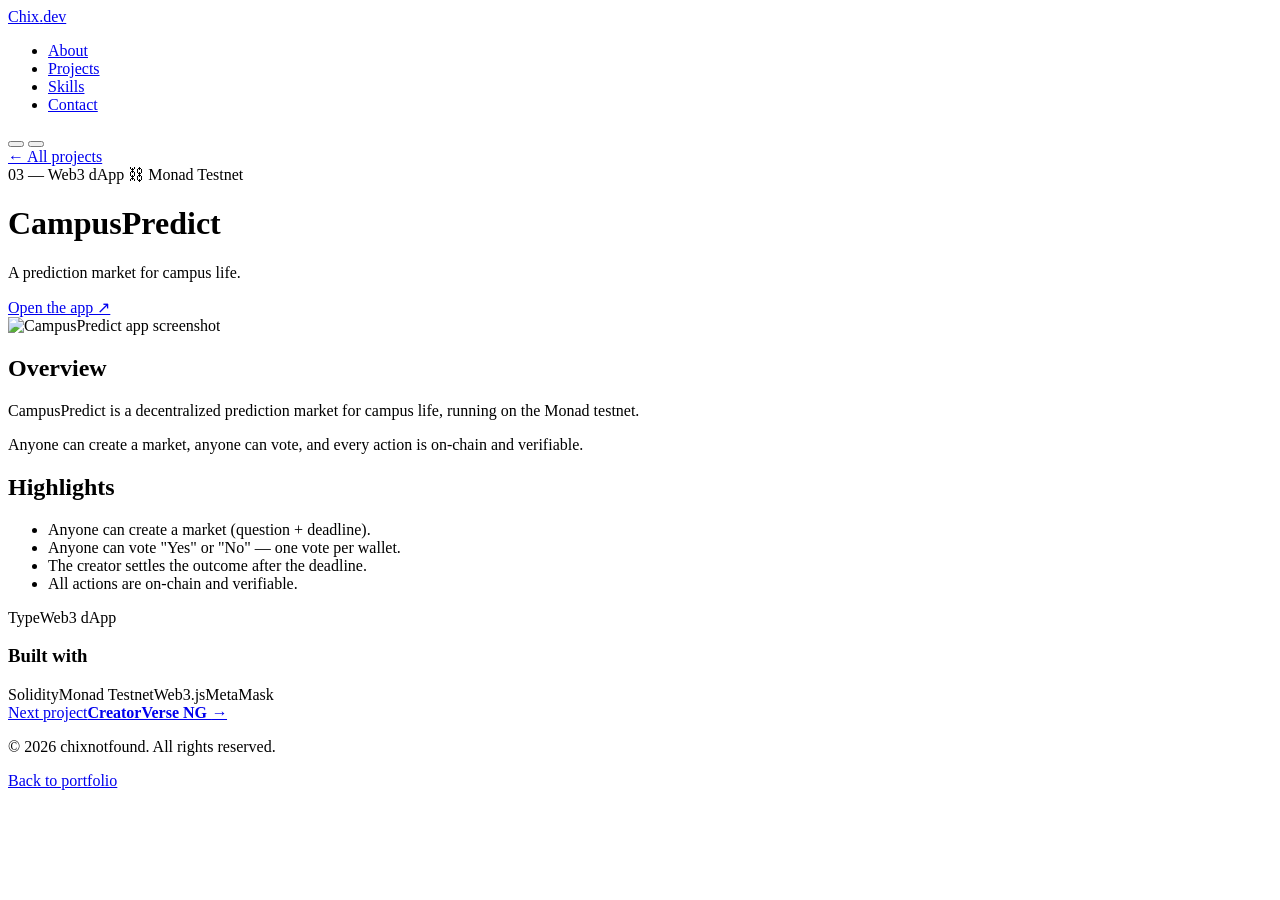
==== projects/campuspredict.html @ 6852a64c "Project files" ====
<!DOCTYPE html>
<html lang="en" data-theme="light">
<head>
    <meta charset="UTF-8" /><meta name="viewport" content="width=device-width, initial-scale=1.0" />
    <title>CampusPredict — Chix.dev</title>
    <meta name="description" content="A decentralized prediction market for campus life — built on Monad." />
    <meta property="og:title" content="CampusPredict — Chix.dev" /><meta property="og:description" content="A decentralized prediction market for campus life — built on Monad." />
    <meta property="og:image" content="https://www.chix-dev.name.ng/image/og.jpg" />
    <link rel="icon" href="/favicon.ico" sizes="any" /><link rel="apple-touch-icon" href="/apple-touch-icon.png" />
    <meta name="theme-color" content="#00A8B8" />
    <link rel="preconnect" href="https://fonts.googleapis.com" /><link rel="preconnect" href="https://fonts.gstatic.com" crossorigin />
    <link href="https://fonts.googleapis.com/css2?family=Syne:wght@400;600;700;800&family=DM+Mono:ital,wght@0,300;0,400;1,300&family=Lora:ital,wght@0,400;1,400&display=swap" rel="stylesheet" />
    <script>try{var t=localStorage.getItem("theme")||(matchMedia("(prefers-color-scheme:dark)").matches?"dark":"light");document.documentElement.dataset.theme=t}catch(e){}</script>
    <link rel="stylesheet" href="../assets/site.css" />
</head>
<body class="detail" style="--c:#00A8B8">
    <div class="cursor" id="cursor"><div class="cursor-ring" id="cursorRing"></div><div class="cursor-dot" id="cursorDot"></div></div>
    <nav id="navbar" class="scrolled">
        <a href="../index.html" class="nav-logo">Chix<span>.</span>dev</a>
        <div class="nav-inner">
            <ul class="nav-links">
                <li><a href="../index.html#about">About</a></li><li><a href="../index.html#projects">Projects</a></li>
                <li><a href="../index.html#skills">Skills</a></li><li><a href="../index.html#contact">Contact</a></li>
            </ul>
            <button class="nav-burger" id="navBurger" aria-label="Toggle menu" aria-expanded="false"><span></span></button>
            <button class="theme-toggle" id="themeToggle" aria-label="Toggle dark mode"><span class="theme-toggle-thumb"></span></button>
        </div>
    </nav>
    <header class="d-hero">
        <a class="d-back" href="../index.html#projects">← All projects</a>
        <div class="d-meta">03 — Web3 dApp <span class="chain-badge">⛓ Monad Testnet</span></div>
        <h1 class="d-title">CampusPredict</h1>
        <p class="d-tag">A prediction market for campus life.</p>
        <div class="d-actions"><a class="d-cta" href="https://campuspredict.netlify.app" target="_blank" rel="noopener">Open the app ↗</a></div>
    </header>
    <main class="d-main">
        <div class="d-visual reveal-scale"><div class="img-visual"><img src="../image/campuspredict.png" alt="CampusPredict app screenshot" loading="lazy"></div></div>
        <div class="d-grid">
            <div><section class="d-sec"><h2 class="d-h">Overview</h2><p class="about-text">CampusPredict is a decentralized prediction market for campus life, running on the Monad testnet.</p><p class="about-text">Anyone can create a market, anyone can vote, and every action is on-chain and verifiable.</p></section><section class="d-sec"><h2 class="d-h">Highlights</h2><ul class="project-features d-feats"><li>Anyone can create a market (question + deadline).</li><li>Anyone can vote "Yes" or "No" — one vote per wallet.</li><li>The creator settles the outcome after the deadline.</li><li>All actions are on-chain and verifiable.</li></ul></section></div>
            <aside class="d-side"><div class="meta-row"><span class="meta-key">Type</span><span class="meta-val">Web3 dApp</span></div>
                <h3 class="d-h small">Built with</h3><div class="pcard-tags d-stack"><span>Solidity</span><span>Monad Testnet</span><span>Web3.js</span><span>MetaMask</span></div></aside>
        </div>
    </main>
    <a class="d-next" href="creatorverse.html" style="--n:#0066FF"><span>Next project</span><strong>CreatorVerse NG <i>→</i></strong></a>
    <footer><p>© 2026 chixnotfound. All rights reserved.</p><p><a href="../index.html">Back to portfolio</a></p></footer>
    <script src="../assets/site.js" defer></script>
</body>
</html>
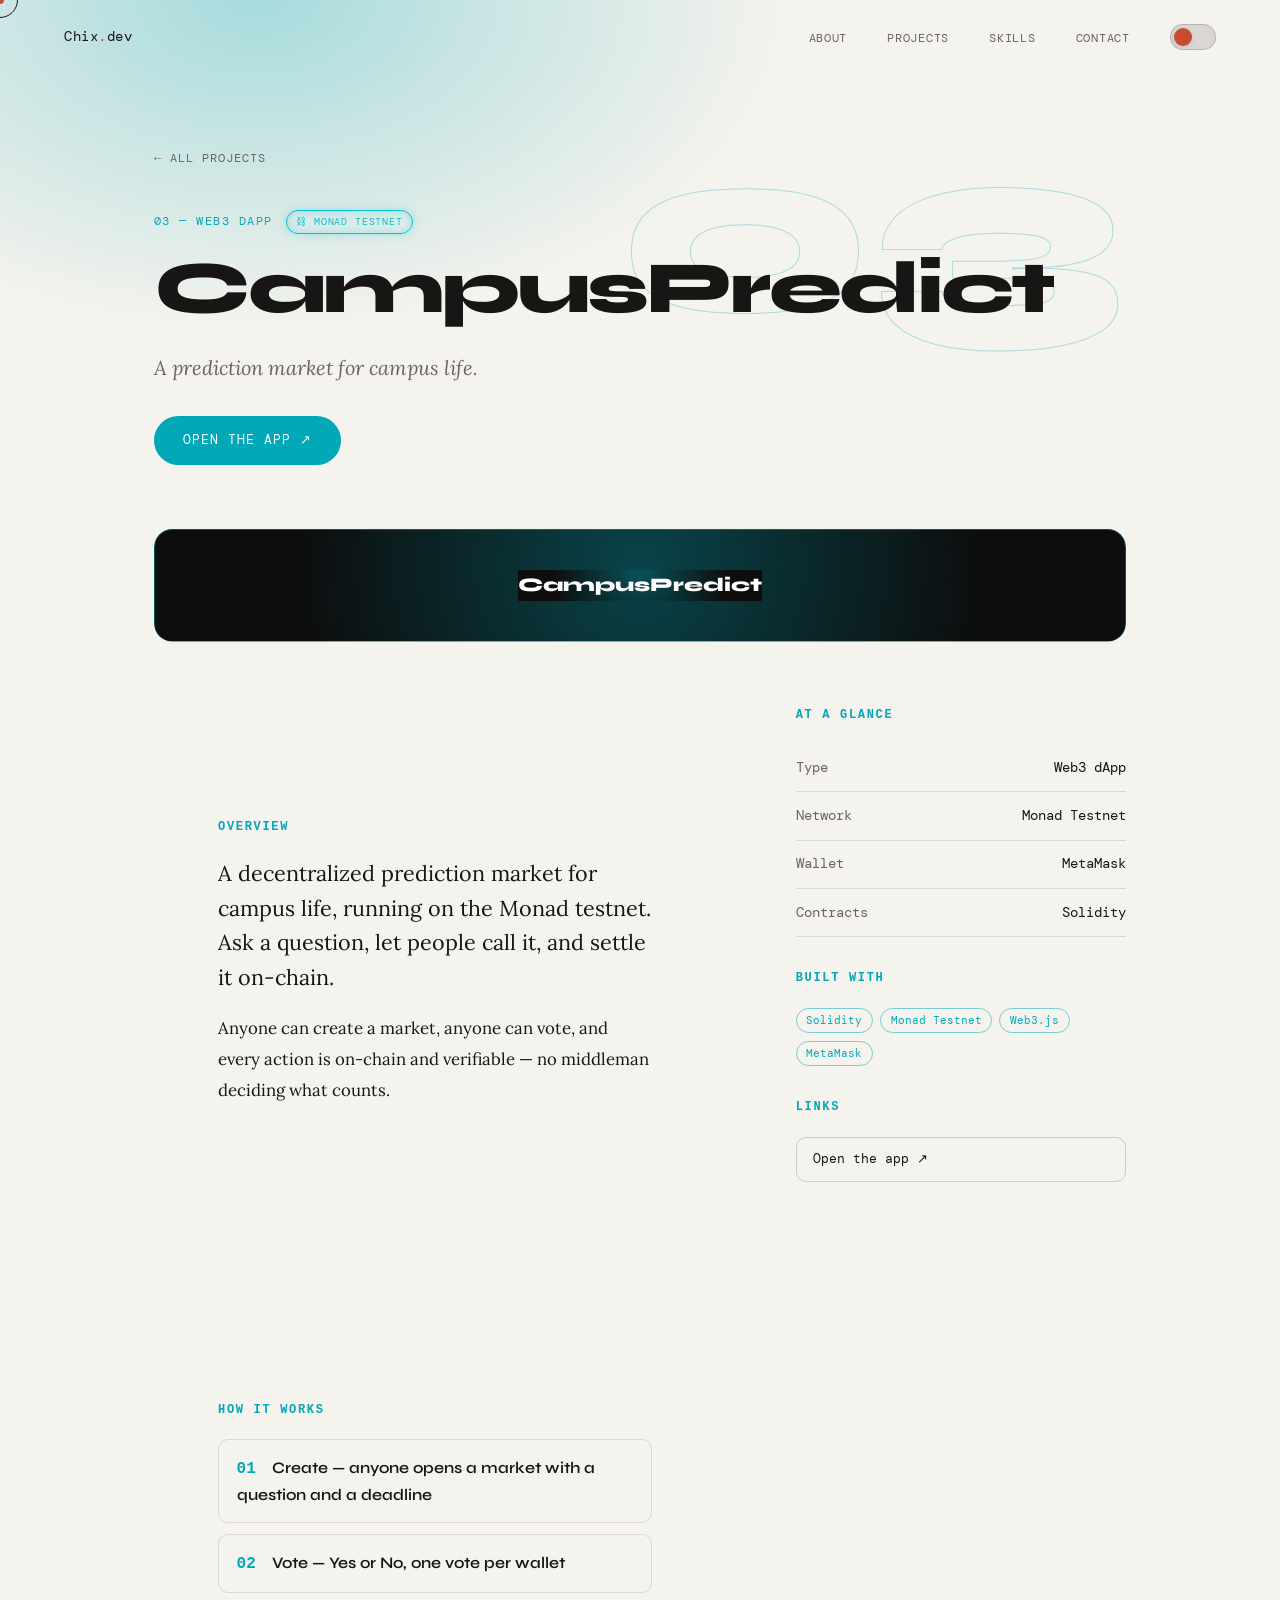
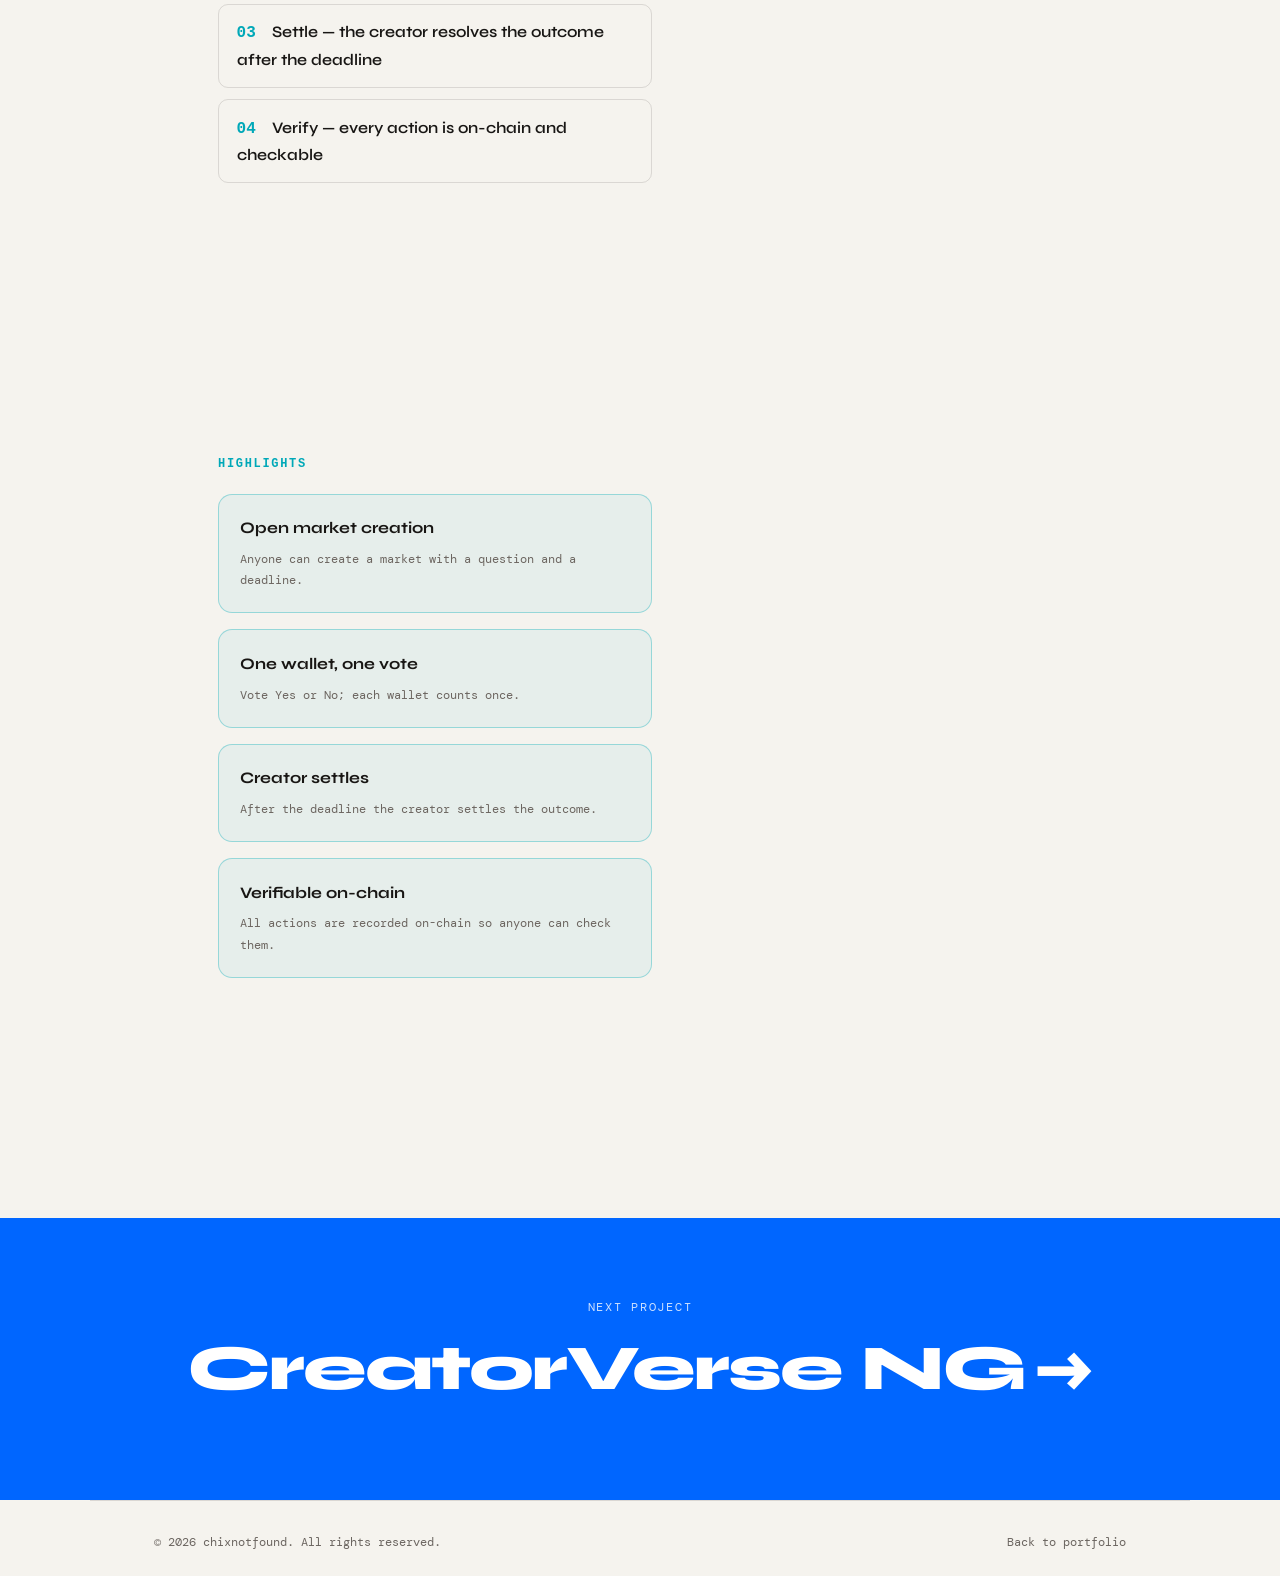
==== commit 8410fac5: ".." ====
--- a/projects/campuspredict.html
+++ b/projects/campuspredict.html
@@ -12,8 +12,10 @@
     <link href="https://fonts.googleapis.com/css2?family=Syne:wght@400;600;700;800&family=DM+Mono:ital,wght@0,300;0,400;1,300&family=Lora:ital,wght@0,400;1,400&display=swap" rel="stylesheet" />
     <script>try{var t=localStorage.getItem("theme")||(matchMedia("(prefers-color-scheme:dark)").matches?"dark":"light");document.documentElement.dataset.theme=t}catch(e){}</script>
     <link rel="stylesheet" href="../assets/site.css" />
+    <noscript><style>[data-in]{opacity:1!important;transform:none!important;clip-path:none!important}</style></noscript>
 </head>
 <body class="detail" style="--c:#00A8B8">
+    <div class="pt-cover" aria-hidden="true"><span>CampusPredict</span></div>
     <div class="cursor" id="cursor"><div class="cursor-ring" id="cursorRing"></div><div class="cursor-dot" id="cursorDot"></div></div>
     <nav id="navbar" class="scrolled">
         <a href="../index.html" class="nav-logo">Chix<span>.</span>dev</a>
@@ -28,17 +30,19 @@
     </nav>
     <header class="d-hero">
         <a class="d-back" href="../index.html#projects">← All projects</a>
+        <div class="d-ghost" aria-hidden="true">03</div>
         <div class="d-meta">03 — Web3 dApp <span class="chain-badge">⛓ Monad Testnet</span></div>
-        <h1 class="d-title">CampusPredict</h1>
+        <h1 class="d-title" aria-label="CampusPredict"><span class="w"><span class="ch" style="--i:1">C</span><span class="ch" style="--i:2">a</span><span class="ch" style="--i:3">m</span><span class="ch" style="--i:4">p</span><span class="ch" style="--i:5">u</span><span class="ch" style="--i:6">s</span><span class="ch" style="--i:7">P</span><span class="ch" style="--i:8">r</span><span class="ch" style="--i:9">e</span><span class="ch" style="--i:10">d</span><span class="ch" style="--i:11">i</span><span class="ch" style="--i:12">c</span><span class="ch" style="--i:13">t</span></span></h1>
         <p class="d-tag">A prediction market for campus life.</p>
         <div class="d-actions"><a class="d-cta" href="https://campuspredict.netlify.app" target="_blank" rel="noopener">Open the app ↗</a></div>
     </header>
     <main class="d-main">
-        <div class="d-visual reveal-scale"><div class="img-visual"><img src="../image/campuspredict.png" alt="CampusPredict app screenshot" loading="lazy"></div></div>
+        <div class="d-visual portrait" data-in><div class="img-visual" data-label="CampusPredict"><img src="../image/campuspredict.png" alt="CampusPredict app screenshot" loading="lazy" onerror="this.remove()"></div></div>
         <div class="d-grid">
-            <div><section class="d-sec"><h2 class="d-h">Overview</h2><p class="about-text">CampusPredict is a decentralized prediction market for campus life, running on the Monad testnet.</p><p class="about-text">Anyone can create a market, anyone can vote, and every action is on-chain and verifiable.</p></section><section class="d-sec"><h2 class="d-h">Highlights</h2><ul class="project-features d-feats"><li>Anyone can create a market (question + deadline).</li><li>Anyone can vote "Yes" or "No" — one vote per wallet.</li><li>The creator settles the outcome after the deadline.</li><li>All actions are on-chain and verifiable.</li></ul></section></div>
-            <aside class="d-side"><div class="meta-row"><span class="meta-key">Type</span><span class="meta-val">Web3 dApp</span></div>
-                <h3 class="d-h small">Built with</h3><div class="pcard-tags d-stack"><span>Solidity</span><span>Monad Testnet</span><span>Web3.js</span><span>MetaMask</span></div></aside>
+            <div><section class="d-sec" data-in style="--d:0s"><h2 class="d-h">Overview</h2><p class="d-lead">A decentralized prediction market for campus life, running on the Monad testnet. Ask a question, let people call it, and settle it on-chain.</p><p class="about-text">Anyone can create a market, anyone can vote, and every action is on-chain and verifiable — no middleman deciding what counts.</p></section><section class="d-sec" data-in style="--d:0s"><h2 class="d-h">How it works</h2><ol class="d-steps"><li>Create — anyone opens a market with a question and a deadline</li><li>Vote — Yes or No, one vote per wallet</li><li>Settle — the creator resolves the outcome after the deadline</li><li>Verify — every action is on-chain and checkable</li></ol></section><section class="d-sec" data-in style="--d:0s"><h2 class="d-h">Highlights</h2><div class="d-feat-grid"><div class="d-card"><h4>Open market creation</h4><p>Anyone can create a market with a question and a deadline.</p></div><div class="d-card"><h4>One wallet, one vote</h4><p>Vote Yes or No; each wallet counts once.</p></div><div class="d-card"><h4>Creator settles</h4><p>After the deadline the creator settles the outcome.</p></div><div class="d-card"><h4>Verifiable on-chain</h4><p>All actions are recorded on-chain so anyone can check them.</p></div></div></section></div>
+            <aside class="d-side" data-in style="--d:.15s"><h3 class="d-h small" style="margin-top:0">At a glance</h3><div class="meta-row"><span class="meta-key">Type</span><span class="meta-val">Web3 dApp</span></div><div class="meta-row"><span class="meta-key">Network</span><span class="meta-val">Monad Testnet</span></div><div class="meta-row"><span class="meta-key">Wallet</span><span class="meta-val">MetaMask</span></div><div class="meta-row"><span class="meta-key">Contracts</span><span class="meta-val">Solidity</span></div>
+                <h3 class="d-h small">Built with</h3><div class="pcard-tags d-stack"><span>Solidity</span><span>Monad Testnet</span><span>Web3.js</span><span>MetaMask</span></div>
+                <h3 class="d-h small">Links</h3><div class="d-links"><a href="https://campuspredict.netlify.app" target="_blank" rel="noopener">Open the app ↗</a></div></aside>
         </div>
     </main>
     <a class="d-next" href="creatorverse.html" style="--n:#0066FF"><span>Next project</span><strong>CreatorVerse NG <i>→</i></strong></a>
--- a/assets/site.css
+++ b/assets/site.css
@@ -0,0 +1,1362 @@
+
+        *,
+        *::before,
+        *::after {
+            box-sizing: border-box;
+            margin: 0;
+            padding: 0;
+        }
+
+        :root {
+            --bg: #F5F3EE;
+            --bg-secondary: #edeae3;
+            --ink: #181614;
+            --mid: #6B6560;
+            --accent: #C84B31;
+            --accent-glow: rgba(200, 75, 49, 0.25);
+            --line: rgba(24, 22, 20, 0.12);
+            --line-strong: rgba(24, 22, 20, 0.18);
+            --hero-bg-number: rgba(24, 22, 20, 0.035);
+            --skill-dot: #181614;
+            --skill-dot-dim: #6B6560;
+            --tag-border: rgba(24, 22, 20, 0.12);
+            --tag-color: #6B6560;
+            --input-border: rgba(24, 22, 20, 0.12);
+            --neon: #00c2d1;
+            --neon-2: #ff2ec4;
+            --neon-glow: rgba(0, 194, 209, 0.3);
+            --neon-glow-2: rgba(255, 46, 196, 0.28);
+            --mono: 'DM Mono', monospace;
+            --sans: 'Syne', sans-serif;
+            --serif: 'Lora', serif;
+            --transition-theme: 0.35s ease;
+        }
+
+        [data-theme="dark"] {
+            --bg: #121110;
+            --bg-secondary: #1a1816;
+            --ink: #e8e4dd;
+            --mid: #9e9890;
+            --accent: #e86741;
+            --accent-glow: rgba(232, 103, 65, 0.3);
+            --line: rgba(232, 228, 221, 0.1);
+            --line-strong: rgba(232, 228, 221, 0.16);
+            --hero-bg-number: rgba(232, 228, 221, 0.025);
+            --skill-dot: #e8e4dd;
+            --skill-dot-dim: #9e9890;
+            --tag-border: rgba(232, 228, 221, 0.16);
+            --tag-color: #9e9890;
+            --input-border: rgba(232, 228, 221, 0.14);
+            --neon: #2be9ff;
+            --neon-2: #ff59d6;
+            --neon-glow: rgba(43, 233, 255, 0.4);
+            --neon-glow-2: rgba(255, 89, 214, 0.32);
+        }
+
+        html {
+            scroll-behavior: smooth;
+        }
+
+        body {
+            background: var(--bg);
+            color: var(--ink);
+            font-family: var(--sans);
+            font-size: 16px;
+            line-height: 1.6;
+            -webkit-font-smoothing: antialiased;
+            cursor: none;
+            transition: background-color var(--transition-theme), color var(--transition-theme);
+            position: relative;
+            overflow-x: hidden;
+        }
+
+        /* ── Grain overlay (dark mode only) ── */
+        body::after {
+            content: '';
+            position: fixed;
+            inset: 0;
+            z-index: 9998;
+            pointer-events: none;
+            opacity: 0;
+            transition: opacity var(--transition-theme);
+            background-image: url("data:image/svg+xml,%3Csvg viewBox='0 0 256 256' xmlns='http://www.w3.org/2000/svg'%3E%3Cfilter id='noise'%3E%3CfeTurbulence type='fractalNoise' baseFrequency='0.9' numOctaves='4' stitchTiles='stitch'/%3E%3C/filter%3E%3Crect width='100%25' height='100%25' filter='url(%23noise)' opacity='0.04'/%3E%3C/svg%3E");
+            background-repeat: repeat;
+            background-size: 180px 180px;
+        }
+        [data-theme="dark"] body::after {
+            opacity: 1;
+        }
+
+        /* ── Neon top hairline ── */
+        body::before {
+            content: '';
+            position: fixed;
+            top: 0;
+            left: 0;
+            right: 0;
+            height: 2px;
+            z-index: 9997;
+            pointer-events: none;
+            background: linear-gradient(90deg, var(--accent), var(--neon) 45%, var(--neon-2) 85%);
+            opacity: 0.55;
+            box-shadow: 0 0 16px var(--neon-glow), 0 0 24px var(--neon-glow-2);
+            transition: opacity var(--transition-theme), box-shadow var(--transition-theme);
+        }
+        [data-theme="dark"] body::before {
+            opacity: 0.85;
+        }
+
+        /* ── Custom cursor ── */
+        .cursor {
+            position: fixed;
+            top: 0;
+            left: 0;
+            z-index: 9999;
+            pointer-events: none;
+        }
+        .cursor-dot {
+            width: 8px;
+            height: 8px;
+            background: var(--accent);
+            border-radius: 50%;
+            transform: translate(-50%, -50%);
+            transition: transform 0.1s, background-color var(--transition-theme);
+        }
+        .cursor-ring {
+            width: 36px;
+            height: 36px;
+            border: 1.5px solid var(--ink);
+            border-radius: 50%;
+            transform: translate(-50%, -50%);
+            transition: transform 0.18s ease, width 0.25s ease, height 0.25s ease, border-color 0.25s ease;
+            position: absolute;
+            top: 0;
+            left: 0;
+        }
+        body:has(a:hover) .cursor-ring,
+        body:has(button:hover) .cursor-ring {
+            width: 56px;
+            height: 56px;
+            border-color: var(--accent);
+        }
+        body:has(.project-card:hover) .cursor-ring {
+            width: 64px;
+            height: 64px;
+            border-color: var(--accent);
+            mix-blend-mode: difference;
+        }
+
+        /* ── Nav ── */
+        nav {
+            position: fixed;
+            top: 0;
+            left: 0;
+            right: 0;
+            z-index: 100;
+            display: flex;
+            align-items: center;
+            justify-content: space-between;
+            padding: 1.5rem 4rem;
+            background: transparent;
+            border-bottom: 1px solid transparent;
+            animation: fadeDown 0.8s ease both;
+            transition: background-color 0.4s ease, border-bottom-color 0.4s ease, backdrop-filter 0.4s ease;
+        }
+        nav.scrolled {
+            background: var(--bg);
+            border-bottom: 1px solid var(--line);
+            backdrop-filter: blur(18px);
+            -webkit-backdrop-filter: blur(18px);
+        }
+        [data-theme="dark"] nav.scrolled {
+            background: rgba(18, 17, 16, 0.82);
+        }
+        .nav-inner {
+            display: flex;
+            align-items: center;
+            gap: 2.5rem;
+        }
+        .nav-logo {
+            font-family: var(--mono);
+            font-size: 0.85rem;
+            letter-spacing: 0.04em;
+            color: var(--ink);
+            text-decoration: none;
+            transition: color var(--transition-theme);
+        }
+        .nav-logo span {
+            color: var(--accent);
+            transition: color var(--transition-theme);
+        }
+        .nav-links {
+            display: flex;
+            gap: 2.5rem;
+            list-style: none;
+        }
+        .nav-links a {
+            font-family: var(--mono);
+            font-size: 0.78rem;
+            letter-spacing: 0.06em;
+            text-transform: uppercase;
+            color: var(--mid);
+            text-decoration: none;
+            transition: color 0.2s;
+        }
+        .nav-links a:hover {
+            color: var(--ink);
+        }
+
+        /* ── Theme toggle ── */
+        .theme-toggle {
+            position: relative;
+            width: 46px;
+            height: 26px;
+            background: var(--line);
+            border: 1.5px solid var(--line-strong);
+            border-radius: 30px;
+            cursor: none;
+            transition: background var(--transition-theme), border-color var(--transition-theme);
+            flex-shrink: 0;
+            outline: none;
+            -webkit-tap-highlight-color: transparent;
+        }
+        .theme-toggle:hover {
+            border-color: var(--accent);
+        }
+        .theme-toggle-thumb {
+            position: absolute;
+            top: 3px;
+            left: 3px;
+            width: 18px;
+            height: 18px;
+            border-radius: 50%;
+            background: var(--accent);
+            transition: transform 0.35s cubic-bezier(0.34, 1.56, 0.64, 1), background var(--transition-theme);
+            box-shadow: 0 1px 4px rgba(0, 0, 0, 0.12);
+            display: flex;
+            align-items: center;
+            justify-content: center;
+        }
+        .theme-toggle-thumb::after {
+            content: '';
+            width: 6px;
+            height: 6px;
+            border-radius: 50%;
+            background: #fff;
+            transition: transform 0.35s cubic-bezier(0.34, 1.56, 0.64, 1), opacity 0.25s ease;
+            opacity: 0;
+            transform: scale(0);
+        }
+        [data-theme="dark"] .theme-toggle-thumb {
+            transform: translateX(20px);
+            background: #f0c040;
+        }
+        [data-theme="dark"] .theme-toggle-thumb::after {
+            opacity: 1;
+            transform: scale(1);
+        }
+        [data-theme="dark"] .theme-toggle {
+            background: rgba(232, 228, 221, 0.15);
+            border-color: rgba(232, 228, 221, 0.22);
+        }
+
+        /* ── Sections ── */
+        section {
+            padding: 7rem 4rem;
+            max-width: 1100px;
+            margin: 0 auto;
+        }
+
+        /* ── Hero ── */
+        #hero {
+            min-height: 100vh;
+            display: flex;
+            flex-direction: column;
+            justify-content: center;
+            padding-top: 8rem;
+            position: relative;
+            overflow: hidden;
+        }
+        .hero-label {
+            font-family: var(--mono);
+            font-size: 0.78rem;
+            letter-spacing: 0.14em;
+            text-transform: uppercase;
+            color: var(--accent);
+            margin-bottom: 2rem;
+            animation: fadeUp 0.9s 0.2s ease both;
+            transition: color var(--transition-theme);
+            display: inline-flex;
+            align-items: center;
+            gap: 0.5rem;
+        }
+        .hero-label::after {
+            content: '';
+            display: inline-block;
+            width: 7px;
+            height: 14px;
+            background: var(--accent);
+            animation: labelBlink 1s step-end infinite;
+            border-radius: 1px;
+            transition: background var(--transition-theme);
+        }
+        .hero-name {
+            font-family: var(--sans);
+            font-size: clamp(3.5rem, 9vw, 8rem);
+            font-weight: 800;
+            line-height: 0.95;
+            letter-spacing: -0.03em;
+            animation: fadeUp 0.9s 0.35s ease both;
+            transition: color var(--transition-theme);
+        }
+        .hero-name em {
+            font-style: italic;
+            font-family: var(--serif);
+            font-weight: 400;
+            color: var(--accent);
+            transition: color var(--transition-theme);
+        }
+        [data-theme="dark"] .hero-name {
+            text-shadow: 0 0 60px var(--accent-glow), 0 0 120px rgba(232, 103, 65, 0.12);
+            animation: fadeUp 0.9s 0.35s ease both, heroGlow 4s ease-in-out 1.5s infinite;
+        }
+        .hero-tagline {
+            margin-top: 2.5rem;
+            max-width: 500px;
+            font-family: var(--mono);
+            font-size: 0.92rem;
+            color: var(--mid);
+            line-height: 1.8;
+            animation: fadeUp 0.9s 0.5s ease both;
+            transition: color var(--transition-theme);
+            position: relative;
+        }
+        .hero-cta {
+            margin-top: 3rem;
+            display: flex;
+            gap: 1.5rem;
+            align-items: center;
+            animation: fadeUp 0.9s 0.65s ease both;
+        }
+        .btn {
+            display: inline-flex;
+            align-items: center;
+            gap: 0.6rem;
+            font-family: var(--mono);
+            font-size: 0.8rem;
+            letter-spacing: 0.08em;
+            text-transform: uppercase;
+            text-decoration: none;
+            padding: 0.85rem 1.8rem;
+            border: 1.5px solid var(--ink);
+            color: var(--ink);
+            transition: background 0.22s, color 0.22s, border-color var(--transition-theme), box-shadow 0.22s;
+            position: relative;
+        }
+        .btn:hover {
+            background: var(--ink);
+            color: var(--bg);
+            box-shadow: 0 8px 30px rgba(0, 0, 0, 0.1);
+        }
+        .btn-ghost {
+            border-color: transparent;
+            padding-left: 0;
+        }
+        .btn-ghost:hover {
+            background: transparent;
+            color: var(--accent);
+            box-shadow: none;
+        }
+        .btn-pulse {
+            animation: btnPulse 3s ease-in-out 2s infinite;
+        }
+        .hero-scroll {
+            position: absolute;
+            right: 4rem;
+            bottom: 3rem;
+            display: flex;
+            flex-direction: column;
+            align-items: center;
+            gap: 0.6rem;
+            font-family: var(--mono);
+            font-size: 0.72rem;
+            letter-spacing: 0.1em;
+            text-transform: uppercase;
+            color: var(--mid);
+            writing-mode: vertical-rl;
+            animation: fadeUp 0.9s 1s ease both;
+            transition: color var(--transition-theme);
+        }
+        .hero-scroll::after {
+            content: '';
+            width: 1px;
+            height: 60px;
+            background: var(--mid);
+            animation: scrollLine 1.8s 1.2s ease-in-out infinite;
+            transition: background var(--transition-theme);
+        }
+        .hero-bg-number {
+            position: absolute;
+            right: -0.05em;
+            bottom: -0.2em;
+            font-family: var(--sans);
+            font-size: clamp(12rem, 30vw, 28rem);
+            font-weight: 800;
+            color: var(--hero-bg-number);
+            line-height: 1;
+            pointer-events: none;
+            user-select: none;
+            animation: floatNumber 7s ease-in-out infinite;
+            transition: color var(--transition-theme);
+        }
+
+        /* ── Divider ── */
+        .divider {
+            height: 1px;
+            background: var(--line);
+            max-width: 1100px;
+            margin: 0 auto;
+            transition: background var(--transition-theme);
+        }
+
+        /* ── About ── */
+        #about {
+            display: grid;
+            grid-template-columns: 1fr 1.6fr;
+            gap: 6rem;
+            align-items: start;
+        }
+        .about-label {
+            font-family: var(--mono);
+            font-size: 0.78rem;
+            letter-spacing: 0.14em;
+            text-transform: uppercase;
+            color: var(--accent);
+            margin-bottom: 1rem;
+            transition: color var(--transition-theme);
+        }
+        .about-heading {
+            font-family: var(--sans);
+            font-weight: 700;
+            font-size: 2rem;
+            line-height: 1.2;
+            letter-spacing: -0.02em;
+            transition: color var(--transition-theme);
+        }
+        .about-text {
+            font-family: var(--serif);
+            font-size: 1.05rem;
+            line-height: 1.85;
+            color: var(--ink);
+            margin-bottom: 1.4rem;
+            transition: color var(--transition-theme);
+        }
+        .about-meta {
+            display: flex;
+            flex-direction: column;
+            gap: 1rem;
+            margin-top: 2.5rem;
+        }
+        .meta-row {
+            display: flex;
+            gap: 1rem;
+            font-family: var(--mono);
+            font-size: 0.8rem;
+            transition: color var(--transition-theme);
+        }
+        .meta-key {
+            color: var(--mid);
+            min-width: 90px;
+            transition: color var(--transition-theme);
+        }
+        .meta-val {
+            color: var(--ink);
+            transition: color var(--transition-theme);
+        }
+        .about-sticky {
+            position: sticky;
+            top: 7rem;
+        }
+
+        /* ── Projects ── */
+        .section-header {
+            display: flex;
+            justify-content: space-between;
+            align-items: baseline;
+            margin-bottom: 4rem;
+            border-bottom: 1px solid var(--line);
+            padding-bottom: 1.5rem;
+            transition: border-color var(--transition-theme);
+        }
+        .section-heading {
+            font-family: var(--sans);
+            font-weight: 800;
+            font-size: 2.8rem;
+            letter-spacing: -0.03em;
+            transition: color var(--transition-theme);
+        }
+        .section-count {
+            font-family: var(--mono);
+            font-size: 0.78rem;
+            color: var(--mid);
+            letter-spacing: 0.1em;
+            transition: color var(--transition-theme);
+        }
+        .projects-grid {
+            display: grid;
+            grid-template-columns: 1fr 1fr;
+            gap: 2px;
+        }
+        .project-card {
+            position: relative;
+            padding: 2.5rem;
+            border: 1px solid var(--line);
+            background: var(--bg);
+            overflow: hidden;
+            transition: background 0.3s ease, transform 0.35s ease, box-shadow 0.35s ease, border-color var(--transition-theme);
+            cursor: none;
+        }
+        .project-card:hover {
+            border-color: var(--accent);
+            box-shadow: 0 0 0 1.5px var(--accent), 0 20px 50px rgba(0, 0, 0, 0.12);
+            transform: translateY(-6px);
+            z-index: 2;
+        }
+        [data-theme="dark"] .project-card:hover {
+            box-shadow: 0 0 0 1.5px var(--accent), 0 20px 50px rgba(0, 0, 0, 0.45);
+        }
+        .project-card:hover .project-link {
+            opacity: 1;
+        }
+        .project-num {
+            font-family: var(--mono);
+            font-size: 0.72rem;
+            color: var(--accent);
+            letter-spacing: 0.1em;
+            margin-bottom: 1.5rem;
+            transition: color 0.3s ease;
+        }
+        .project-title {
+            font-family: var(--sans);
+            font-weight: 700;
+            font-size: 1.45rem;
+            letter-spacing: -0.02em;
+            line-height: 1.2;
+            margin-bottom: 1rem;
+            transition: color 0.3s ease;
+        }
+        .project-desc {
+            font-family: var(--mono);
+            font-size: 0.82rem;
+            line-height: 1.7;
+            color: var(--mid);
+            margin-bottom: 1.8rem;
+            transition: color 0.3s ease;
+        }
+        .project-tags {
+            display: flex;
+            flex-wrap: wrap;
+            gap: 0.5rem;
+        }
+        .project-tags span {
+            font-family: var(--mono);
+            font-size: 0.7rem;
+            letter-spacing: 0.06em;
+            border: 1px solid var(--tag-border);
+            padding: 0.2rem 0.6rem;
+            color: var(--tag-color);
+            transition: border-color 0.3s ease, color 0.3s ease;
+        }
+        .project-link {
+            position: absolute;
+            top: 2.5rem;
+            right: 2.5rem;
+            font-family: var(--mono);
+            font-size: 1.3rem;
+            color: var(--accent);
+            text-decoration: none;
+            opacity: 0;
+            transition: opacity 0.3s ease, transform 0.3s ease;
+        }
+        .project-card:hover .project-link {
+            transform: translate(4px, -4px);
+        }
+        .project-card.featured {
+            grid-column: span 2;
+            display: grid;
+            grid-template-columns: 1fr 1fr;
+            gap: 3rem;
+            align-items: center;
+        }
+        .featured-visual {
+            height: 260px;
+            background: repeating-linear-gradient(45deg,
+                    rgba(200, 75, 49, 0.06),
+                    rgba(200, 75, 49, 0.06) 2px,
+                    transparent 2px,
+                    transparent 18px);
+            border: 1px solid rgba(200, 75, 49, 0.2);
+            display: flex;
+            align-items: center;
+            justify-content: center;
+            transition: background 0.3s ease, border-color 0.3s ease;
+        }
+        [data-theme="dark"] .featured-visual {
+            background: repeating-linear-gradient(45deg,
+                    rgba(232, 103, 65, 0.08),
+                    rgba(232, 103, 65, 0.08) 2px,
+                    transparent 2px,
+                    transparent 18px);
+            border-color: rgba(232, 103, 65, 0.25);
+        }
+        .project-card:hover .featured-visual {
+            border-color: rgba(200, 75, 49, 0.4);
+        }
+        .featured-visual span {
+            font-family: var(--mono);
+            font-size: 0.75rem;
+            color: var(--accent);
+            letter-spacing: 0.1em;
+            transition: color 0.3s ease;
+        }
+                /* ── Video container ── */
+                .video-container {
+            position: relative;
+            overflow: hidden;
+            padding: 0;
+            height: 260px;               /* same as original placeholder */
+        }
+        .video-container iframe {
+            position: absolute;
+            top: 0;
+            left: 0;
+            width: 100%;
+            height: 100%;
+            object-fit: cover;           /* crops to fill the box */
+            border: none;
+        }
+        .video-container span {
+            display: none;
+        }
+        .project-card:hover .video-container {
+            border-color: rgba(200, 75, 49, 0.5);
+        }
+        [data-theme="dark"] .project-card:hover .video-container {
+            border-color: rgba(232, 103, 65, 0.5);
+        }
+
+        /* ── Neon (on-chain project) accents ── */
+        .chain-badge {
+            display: inline-flex;
+            align-items: center;
+            gap: 0.35rem;
+            font-family: var(--mono);
+            font-size: 0.64rem;
+            letter-spacing: 0.08em;
+            text-transform: uppercase;
+            color: var(--neon);
+            border: 1px solid var(--neon);
+            padding: 0.2rem 0.6rem;
+            border-radius: 20px;
+            box-shadow: 0 0 10px var(--neon-glow), inset 0 0 8px var(--neon-glow);
+            transition: color var(--transition-theme), border-color var(--transition-theme), box-shadow var(--transition-theme);
+        }
+        .project-num {
+            display: flex;
+            align-items: center;
+            flex-wrap: wrap;
+            gap: 0.65rem;
+        }
+        .project-card.neon .project-num,
+        .project-card.neon:hover .project-num {
+            color: var(--neon);
+        }
+        .project-features {
+            list-style: none;
+            display: flex;
+            flex-direction: column;
+            gap: 0.55rem;
+            margin: 0 0 1.8rem;
+        }
+        .project-features li {
+            font-family: var(--mono);
+            font-size: 0.8rem;
+            line-height: 1.5;
+            color: var(--mid);
+            padding-left: 1.2rem;
+            position: relative;
+            transition: color 0.3s ease;
+        }
+        .project-features li::before {
+            content: '›';
+            position: absolute;
+            left: 0;
+            color: var(--neon);
+            font-weight: 700;
+        }
+        .project-tags span.neon-tag {
+            border-color: var(--neon);
+            color: var(--neon);
+            box-shadow: 0 0 8px var(--neon-glow);
+        }
+        .project-card:hover .project-tags span.neon-tag {
+            border-color: var(--neon);
+            color: var(--neon);
+        }
+        .image-container {
+            padding: 0;
+            overflow: hidden;
+            background: #0c0c0c;
+            border-color: var(--neon);
+            box-shadow: 0 0 0 1px var(--neon-glow), 0 0 30px var(--neon-glow);
+            animation: neonPulse 3.6s ease-in-out infinite;
+        }
+        .image-container img {
+            width: 100%;
+            height: 100%;
+            object-fit: cover;
+            object-position: top center;
+            display: block;
+            opacity: 0.94;
+            transition: opacity 0.3s ease, transform 0.5s ease;
+        }
+        .project-card:hover .image-container img {
+            opacity: 1;
+            transform: scale(1.03);
+        }
+        @keyframes neonPulse {
+            0%, 100% { box-shadow: 0 0 0 1px var(--neon-glow), 0 0 22px var(--neon-glow); }
+            50% { box-shadow: 0 0 0 1px var(--neon-glow), 0 0 40px var(--neon-glow); }
+        }
+
+        /* ── Skills ── */
+        .skills-grid {
+            display: grid;
+            grid-template-columns: repeat(3, 1fr);
+            gap: 0;
+            border: 1px solid var(--line);
+            transition: border-color var(--transition-theme);
+        }
+        .skill-group {
+            padding: 2.5rem;
+            border-right: 1px solid var(--line);
+            border-bottom: 1px solid var(--line);
+            transition: border-color var(--transition-theme), background var(--transition-theme);
+        }
+        .skill-group:hover {
+            background: var(--bg-secondary);
+        }
+        .skill-group:nth-child(3n) {
+            border-right: none;
+        }
+        .skill-group:nth-last-child(-n+3) {
+            border-bottom: none;
+        }
+        .skill-group-title {
+            font-family: var(--mono);
+            font-size: 0.72rem;
+            letter-spacing: 0.14em;
+            text-transform: uppercase;
+            color: var(--accent);
+            margin-bottom: 1.5rem;
+            transition: color var(--transition-theme);
+        }
+        .skill-list {
+            list-style: none;
+            display: flex;
+            flex-direction: column;
+            gap: 0.6rem;
+        }
+        .skill-list li {
+            font-family: var(--sans);
+            font-size: 0.95rem;
+            font-weight: 600;
+            color: var(--ink);
+            display: flex;
+            align-items: center;
+            gap: 0.7rem;
+            transition: transform 0.25s ease, color var(--transition-theme);
+            cursor: default;
+        }
+        .skill-list li:hover {
+            transform: translateX(6px);
+            color: var(--accent);
+        }
+        .skill-list li::before {
+            content: '';
+            width: 6px;
+            height: 6px;
+            background: var(--skill-dot);
+            border-radius: 50%;
+            flex-shrink: 0;
+            transition: background var(--transition-theme), transform 0.25s ease;
+        }
+        .skill-list li:hover::before {
+            transform: scale(1.6);
+            background: var(--accent);
+        }
+        .skill-list li.dim {
+            color: var(--mid);
+            font-weight: 400;
+        }
+        .skill-list li.dim::before {
+            background: var(--skill-dot-dim);
+        }
+        .skill-list li.dim:hover {
+            color: var(--accent);
+        }
+        .skill-list li.dim:hover::before {
+            background: var(--accent);
+        }
+
+        /* ── Contact ── */
+        #contact {
+            display: grid;
+            grid-template-columns: 1fr 1fr;
+            gap: 6rem;
+            align-items: center;
+        }
+        .contact-heading {
+            font-family: var(--sans);
+            font-weight: 800;
+            font-size: clamp(2.5rem, 5vw, 4rem);
+            line-height: 1.05;
+            letter-spacing: -0.03em;
+            margin-bottom: 1.5rem;
+            transition: color var(--transition-theme);
+        }
+        .contact-heading em {
+            font-family: var(--serif);
+            font-style: italic;
+            color: var(--accent);
+            font-weight: 400;
+            transition: color var(--transition-theme);
+        }
+        .contact-sub {
+            font-family: var(--mono);
+            font-size: 0.85rem;
+            color: var(--mid);
+            line-height: 1.8;
+            margin-bottom: 2.5rem;
+            transition: color var(--transition-theme);
+        }
+        .contact-links {
+            display: flex;
+            flex-direction: column;
+            gap: 1rem;
+        }
+        .contact-link {
+            display: flex;
+            align-items: center;
+            justify-content: space-between;
+            font-family: var(--sans);
+            font-weight: 600;
+            font-size: 1.1rem;
+            color: var(--ink);
+            text-decoration: none;
+            padding-bottom: 1rem;
+            border-bottom: 1px solid var(--line);
+            transition: color 0.25s, border-color var(--transition-theme);
+        }
+        .contact-link:hover {
+            color: var(--accent);
+            border-bottom-color: var(--accent);
+        }
+        .contact-link span {
+            font-size: 1.3rem;
+            transition: transform 0.3s ease;
+        }
+        .contact-link:hover span {
+            transform: translate(4px, -3px);
+        }
+        .contact-right {
+            padding: 3rem;
+            border: 1px solid var(--line);
+            transition: border-color var(--transition-theme), box-shadow 0.3s ease;
+        }
+        .contact-right:focus-within {
+            border-color: var(--accent);
+            box-shadow: 0 0 30px var(--accent-glow);
+        }
+        .form-group {
+            margin-bottom: 1.5rem;
+        }
+        .form-group label {
+            display: block;
+            font-family: var(--mono);
+            font-size: 0.75rem;
+            letter-spacing: 0.1em;
+            text-transform: uppercase;
+            color: var(--mid);
+            margin-bottom: 0.5rem;
+            transition: color var(--transition-theme);
+        }
+        .form-group input,
+        .form-group textarea {
+            width: 100%;
+            background: transparent;
+            border: none;
+            border-bottom: 1px solid var(--input-border);
+            color: var(--ink);
+            font-family: var(--sans);
+            font-size: 0.95rem;
+            padding: 0.6rem 0;
+            outline: none;
+            transition: border-color 0.25s, color var(--transition-theme);
+        }
+        .form-group input:focus,
+        .form-group textarea:focus {
+            border-bottom-color: var(--accent);
+        }
+        .form-group textarea {
+            resize: none;
+            height: 90px;
+        }
+        .form-submit {
+            width: 100%;
+            background: var(--ink);
+            color: var(--bg);
+            border: none;
+            font-family: var(--mono);
+            font-size: 0.8rem;
+            letter-spacing: 0.1em;
+            text-transform: uppercase;
+            padding: 1rem;
+            cursor: none;
+            transition: background 0.25s, color var(--transition-theme), transform 0.2s ease, box-shadow 0.25s;
+        }
+        .form-submit:hover {
+            background: var(--accent);
+            transform: translateY(-2px);
+            box-shadow: 0 10px 25px var(--accent-glow);
+        }
+        .form-submit:active {
+            transform: scale(0.97);
+        }
+
+        /* ── Footer ── */
+        footer {
+            max-width: 1100px;
+            margin: 0 auto;
+            padding: 2rem 4rem;
+            display: flex;
+            justify-content: space-between;
+            align-items: center;
+            border-top: 1px solid var(--line);
+            transition: border-color var(--transition-theme);
+        }
+        footer p {
+            font-family: var(--mono);
+            font-size: 0.75rem;
+            color: var(--mid);
+            transition: color var(--transition-theme);
+        }
+        footer a {
+            color: var(--mid);
+            text-decoration: none;
+            transition: color 0.25s;
+            position: relative;
+        }
+        footer a:hover {
+            color: var(--accent);
+        }
+        footer a::after {
+            content: '';
+            position: absolute;
+            bottom: -2px;
+            left: 0;
+            width: 0;
+            height: 1px;
+            background: var(--accent);
+            transition: width 0.3s ease;
+        }
+        footer a:hover::after {
+            width: 100%;
+        }
+
+        /* ── Animations ── */
+        @keyframes fadeUp {
+            from {
+                opacity: 0;
+                transform: translateY(28px);
+            }
+            to {
+                opacity: 1;
+                transform: translateY(0);
+            }
+        }
+        @keyframes fadeDown {
+            from {
+                opacity: 0;
+                transform: translateY(-16px);
+            }
+            to {
+                opacity: 1;
+                transform: translateY(0);
+            }
+        }
+        @keyframes scrollLine {
+            0%,
+            100% {
+                opacity: 0.3;
+                transform: scaleY(0.6);
+                transform-origin: top;
+            }
+            50% {
+                opacity: 1;
+                transform: scaleY(1);
+            }
+        }
+        @keyframes floatNumber {
+            0%,
+            100% {
+                transform: translateY(0);
+            }
+            30% {
+                transform: translateY(-18px);
+            }
+            60% {
+                transform: translateY(-6px);
+            }
+            80% {
+                transform: translateY(-14px);
+            }
+        }
+        @keyframes labelBlink {
+            0%,
+            100% {
+                opacity: 1;
+            }
+            50% {
+                opacity: 0;
+            }
+        }
+        @keyframes heroGlow {
+            0%,
+            100% {
+                text-shadow: 0 0 40px var(--accent-glow), 0 0 80px rgba(232, 103, 65, 0.08);
+            }
+            50% {
+                text-shadow: 0 0 70px var(--accent-glow), 0 0 140px rgba(232, 103, 65, 0.16);
+            }
+        }
+        @keyframes btnPulse {
+            0%,
+            100% {
+                box-shadow: 0 0 0 0 var(--accent-glow);
+            }
+            50% {
+                box-shadow: 0 0 0 14px transparent;
+            }
+        }
+        @keyframes spinOnce {
+            from {
+                transform: rotate(0deg);
+            }
+            to {
+                transform: rotate(360deg);
+            }
+        }
+
+        /* ── Reveal variants ── */
+        .reveal {
+            opacity: 0;
+            transform: translateY(30px);
+            transition: opacity 0.7s ease, transform 0.7s ease;
+        }
+        .reveal.visible {
+            opacity: 1;
+            transform: none;
+        }
+        .reveal-left {
+            opacity: 0;
+            transform: translateX(-30px);
+            transition: opacity 0.7s ease, transform 0.7s ease;
+        }
+        .reveal-left.visible {
+            opacity: 1;
+            transform: none;
+        }
+        .reveal-right {
+            opacity: 0;
+            transform: translateX(30px);
+            transition: opacity 0.7s ease, transform 0.7s ease;
+        }
+        .reveal-right.visible {
+            opacity: 1;
+            transform: none;
+        }
+        .reveal-scale {
+            opacity: 0;
+            transform: scale(0.92);
+            transition: opacity 0.7s ease, transform 0.7s ease;
+        }
+        .reveal-scale.visible {
+            opacity: 1;
+            transform: none;
+        }
+
+        /* ── Responsive ── */
+        @media (max-width: 800px) {
+            nav {
+                padding: 1.2rem 1.5rem;
+            }
+            .nav-inner {
+                gap: 1.2rem;
+            }
+            .nav-links {
+                gap: 1.2rem;
+            }
+            .nav-links a {
+                font-size: 0.7rem;
+            }
+            .theme-toggle {
+                width: 38px;
+                height: 22px;
+            }
+            .theme-toggle-thumb {
+                width: 15px;
+                height: 15px;
+                top: 2px;
+                left: 2px;
+            }
+            [data-theme="dark"] .theme-toggle-thumb {
+                transform: translateX(17px);
+            }
+            section {
+                padding: 5rem 1.5rem;
+            }
+            #about {
+                grid-template-columns: 1fr;
+                gap: 2.5rem;
+            }
+            .about-sticky {
+                position: static;
+            }
+            .projects-grid {
+                grid-template-columns: 1fr;
+            }
+            .project-card.featured {
+                grid-column: span 1;
+                grid-template-columns: 1fr;
+            }
+                        .skills-grid {
+                grid-template-columns: 1fr 1fr;
+                border: none;
+            }
+            .skill-group {
+                padding: 1.5rem 1rem;
+                border: 1px solid var(--line);
+                margin: 0;
+            }
+                        .skill-list li {
+                font-size: 0.82rem;
+                gap: 0.4rem;
+            }
+            .skill-list li::before {
+                width: 5px;
+                height: 5px;
+            }
+            .skill-group:nth-child(3n) {
+                border-right: 1px solid var(--line);
+            }
+            .skill-group:nth-child(2n) {
+                border-right: none;
+            }
+            .skill-group:nth-last-child(-n+3) {
+                border-bottom: 1px solid var(--line);
+            }
+            .skill-group:nth-last-child(-n+2) {
+                border-bottom: none;
+            }
+            #contact {
+                grid-template-columns: 1fr;
+                gap: 3rem;
+            }
+            .hero-scroll {
+                right: 1.5rem;
+                bottom: 2rem;
+            }
+            .hero-bg-number {
+                font-size: clamp(7rem, 22vw, 16rem);
+                right: -0.1em;
+                bottom: -0.1em;
+            }
+            footer {
+                flex-direction: column;
+                gap: 0.5rem;
+                text-align: center;
+                padding: 2rem 1.5rem;
+            }
+        }
+
+        /* ══ v2 upgrades ══ */
+        body::before { transform-origin: 0 50%; transform: scaleX(var(--progress, 0)); transition: transform .1s linear, opacity var(--transition-theme); }
+        a:focus-visible, button:focus-visible { outline: 2px solid var(--accent); outline-offset: 4px; }
+        .now-building { display: inline-flex; align-items: center; gap: .6rem; margin-top: 1.8rem; padding: .5rem 1rem; border: 1px solid var(--line-strong); border-radius: 30px; font-family: var(--mono); font-size: .74rem; letter-spacing: .04em; color: var(--mid); text-decoration: none; width: fit-content; animation: fadeUp .9s .58s ease both; transition: border-color .25s, color .25s, transform .25s; }
+        .now-building:hover { border-color: #0066FF; color: var(--ink); transform: translateY(-2px); }
+        .now-building b { color: var(--ink); font-weight: 400; }
+        .now-building em { font-style: normal; color: #0066FF; }
+        .pulse-dot, .live-badge::before { width: 7px; height: 7px; border-radius: 50%; background: #0066FF; box-shadow: 0 0 10px #0066FF; animation: labelBlink 1.6s ease-in-out infinite; flex-shrink: 0; }
+        .project-card::before { content: ''; position: absolute; inset: 0; pointer-events: none; opacity: 0; transition: opacity .35s; background: radial-gradient(420px circle at var(--mx, 50%) var(--my, 50%), var(--accent-glow), transparent 60%); }
+        .project-card:hover::before { opacity: .55; }
+        .project-card > div { position: relative; z-index: 1; }
+        .project-card.cv { --cv: #0066FF; --cv-glow: rgba(0, 102, 255, .35); }
+        [data-theme="dark"] .project-card.cv { --cv: #3d8bff; }
+        .project-card.cv::before { background: radial-gradient(420px circle at var(--mx, 50%) var(--my, 50%), var(--cv-glow), transparent 60%); }
+        .project-card.cv .project-num, .project-card.cv:hover .project-num { color: var(--cv); }
+        .project-card.cv:hover { border-color: var(--cv); box-shadow: 0 0 0 1.5px var(--cv), 0 20px 50px var(--cv-glow); }
+        .project-card.cv .project-link { color: var(--cv); }
+        .project-card.cv .project-features li::before { color: var(--cv); }
+        .project-tags span.cv-tag { border-color: var(--cv); color: var(--cv); }
+        .live-badge { display: inline-flex; align-items: center; gap: .4rem; font-family: var(--mono); font-size: .64rem; letter-spacing: .08em; text-transform: uppercase; color: var(--cv); border: 1px solid var(--cv); padding: .2rem .6rem; border-radius: 20px; }
+        .live-badge::before { content: ''; background: var(--cv); box-shadow: 0 0 8px var(--cv); }
+        .cv-visual { height: 260px; display: flex; flex-direction: column; background: #0D0D0D; border: 1px solid var(--cv); border-radius: 8px; overflow: hidden; box-shadow: 0 0 34px var(--cv-glow); transition: transform .5s ease; }
+        .project-card:hover .cv-visual { transform: scale(1.02); }
+        .cv-bar { display: flex; align-items: center; gap: .4rem; padding: .55rem .8rem; background: #161616; border-bottom: 1px solid rgba(255,255,255,.08); }
+        .cv-bar i { width: 8px; height: 8px; border-radius: 50%; background: #333; }
+        .cv-bar span { margin-left: .6rem; font-family: var(--mono); font-size: .68rem; color: #8a8a8a; }
+        .cv-body { position: relative; flex: 1; overflow: hidden; display: grid; place-content: center; text-align: center; background: radial-gradient(circle at 50% 0%, rgba(0,102,255,.35), transparent 65%), linear-gradient(rgba(255,255,255,.04) 1px, transparent 1px) 0 0/28px 28px, linear-gradient(90deg, rgba(255,255,255,.04) 1px, transparent 1px) 0 0/28px 28px, #0D0D0D; }
+        .cv-body strong { display: block; font-family: var(--sans); font-weight: 800; font-size: 1.5rem; letter-spacing: -.02em; color: #fff; }
+        .cv-body small { font-family: var(--mono); font-size: .7rem; color: #3d8bff; letter-spacing: .12em; text-transform: uppercase; }
+        .cv-body img { position: absolute; inset: 0; width: 100%; height: 100%; object-fit: cover; object-position: top; }
+        .nav-burger { display: none; width: 38px; height: 22px; padding: 0; background: none; border: 0; position: relative; cursor: none; }
+        .nav-burger span, .nav-burger::before, .nav-burger::after { content: ''; position: absolute; left: 7px; right: 7px; height: 1.5px; background: var(--ink); transition: transform .3s, opacity .3s, top .3s; }
+        .nav-burger::before { top: 5px; } .nav-burger span { top: 10px; } .nav-burger::after { top: 15px; }
+        nav.open .nav-burger::before { top: 10px; transform: rotate(45deg); }
+        nav.open .nav-burger span { opacity: 0; }
+        nav.open .nav-burger::after { top: 10px; transform: rotate(-45deg); }
+        @media (max-width: 700px) {
+            .nav-burger { display: block; }
+            .nav-links { position: fixed; top: 0; left: 0; right: 0; padding: 5.5rem 1.5rem 2rem; flex-direction: column; gap: 1.4rem; background: var(--bg); border-bottom: 1px solid var(--line); transform: translateY(-110%); transition: transform .4s ease; z-index: -1; }
+            .nav-links a { font-size: .95rem; }
+            nav.open .nav-links { transform: none; }
+            .cv-visual { height: 220px; }
+        }
+        @media (hover: none), (pointer: coarse) {
+            body, .theme-toggle, .project-card, .form-submit, .nav-burger { cursor: auto; }
+            .cursor { display: none; }
+        }
+        @media (prefers-reduced-motion: reduce) {
+            *, *::before, *::after { animation-duration: .01ms !important; animation-iteration-count: 1 !important; transition-duration: .01ms !important; }
+            html { scroll-behavior: auto; }
+            .reveal, .reveal-left, .reveal-right, .reveal-scale { opacity: 1; transform: none; }
+        }
+    
+/* ══ v3: horizontal project rail + detail pages ══ */
+#projects { max-width: none; padding-inline: 0; overflow: hidden; }
+#projects .section-header { max-width: 1100px; margin-inline: auto; padding-inline: 4rem; }
+.rail-wrap { --pad: max(1.5rem, calc((100vw - 1100px) / 2 + 4rem)); }
+.rail { display: flex; gap: 1.4rem; overflow-x: auto; padding: 1.5rem var(--pad) 2.5rem; scroll-snap-type: x mandatory; scroll-padding-inline: var(--pad); scrollbar-width: none; -webkit-overflow-scrolling: touch; overscroll-behavior-x: contain; }
+.rail::-webkit-scrollbar { display: none; }
+.rail.dragging { scroll-snap-type: none; cursor: grabbing; }
+.rail.dragging .pcard { pointer-events: none; }
+.pcard { position: relative; flex: 0 0 min(84vw, 440px); scroll-snap-align: start; display: flex; flex-direction: column; overflow: hidden; text-decoration: none; color: var(--ink); border: 1px solid color-mix(in srgb, var(--c) 45%, transparent); border-radius: 18px; background: linear-gradient(165deg, color-mix(in srgb, var(--c) 16%, var(--bg)), var(--bg) 72%); transition: transform .45s cubic-bezier(.2,.8,.2,1), box-shadow .45s, border-color .3s; cursor: none; user-select: none; -webkit-user-drag: none; }
+.pcard::before { content: ''; position: absolute; inset: 0; z-index: 0; background: var(--c); clip-path: circle(0 at var(--mx, 50%) var(--my, 100%)); transition: clip-path .6s cubic-bezier(.2,.8,.2,1); }
+.pcard:hover, .pcard:focus-visible { transform: translateY(-10px); border-color: var(--c); box-shadow: 0 28px 60px color-mix(in srgb, var(--c) 40%, transparent); }
+.pcard:hover::before, .pcard:focus-visible::before { clip-path: circle(150% at var(--mx, 50%) var(--my, 100%)); }
+.pcard > * { position: relative; z-index: 1; }
+.pcard-visual { height: 220px; margin: 1rem 1rem 0; border-radius: 12px; overflow: hidden; background: #0D0D0D; transition: transform .5s; }
+.pcard:hover .pcard-visual { transform: scale(1.02); }
+.pcard-visual img { width: 100%; height: 100%; object-fit: cover; object-position: top; display: block; }
+.pcard-visual .cv-visual { height: 100%; border-radius: 0; border: 0; box-shadow: none; }
+.pcard-body { padding: 1.4rem 1.6rem 1.7rem; display: flex; flex-direction: column; gap: .9rem; flex: 1; transition: color .3s; }
+.pcard-top { display: flex; justify-content: space-between; font-family: var(--mono); font-size: .7rem; letter-spacing: .1em; text-transform: uppercase; color: var(--c); transition: color .3s; }
+.pcard-title { font-size: 1.7rem; font-weight: 800; letter-spacing: -.03em; line-height: 1.1; }
+.pcard-desc { font-family: var(--mono); font-size: .8rem; line-height: 1.7; color: var(--mid); transition: color .3s; }
+.pcard-tags { display: flex; flex-wrap: wrap; gap: .45rem; }
+.pcard-tags span { font-family: var(--mono); font-size: .68rem; padding: .2rem .6rem; border: 1px solid color-mix(in srgb, var(--c) 50%, transparent); border-radius: 20px; color: var(--c); transition: color .3s, border-color .3s; }
+.pcard-cta { margin-top: auto; padding-top: .6rem; font-family: var(--mono); font-size: .78rem; letter-spacing: .08em; text-transform: uppercase; display: inline-flex; gap: .6rem; align-items: center; }
+.pcard-cta i { font-style: normal; transition: transform .3s; }
+.pcard:hover .pcard-cta i { transform: translateX(8px); }
+.pcard:hover .pcard-top, .pcard:hover .pcard-desc, .pcard:hover .pcard-title, .pcard:hover .pcard-cta { color: #fff; }
+.pcard:hover .pcard-tags span { color: #fff; border-color: rgba(255,255,255,.6); }
+.yt-visual, .img-visual { position: relative; height: 100%; }
+.yt-visual .play { position: absolute; inset: 0; display: grid; place-content: center; font-size: 2rem; color: #fff; background: rgba(0,0,0,.28); }
+.rail-ui { max-width: 1100px; margin: 0 auto; padding: 0 4rem; display: flex; align-items: center; gap: 1.5rem; }
+.rail-count { font-family: var(--mono); font-size: .8rem; color: var(--mid); } .rail-count b { color: var(--ink); font-weight: 400; }
+.rail-bar { flex: 1; height: 2px; background: var(--line-strong); position: relative; overflow: hidden; }
+.rail-bar span { position: absolute; inset: 0; background: var(--accent); transform-origin: 0 50%; transform: scaleX(.33); transition: transform .25s; }
+.rail-btns { display: flex; gap: .6rem; }
+.rail-btns button { width: 44px; height: 44px; border-radius: 50%; border: 1.5px solid var(--line-strong); background: transparent; color: var(--ink); font-size: 1rem; cursor: none; transition: background .2s, color .2s, border-color .2s; }
+.rail-btns button:hover { background: var(--ink); color: var(--bg); }
+.rail-hint { text-align: center; margin-top: 1.2rem; font-family: var(--mono); font-size: .72rem; letter-spacing: .12em; text-transform: uppercase; color: var(--mid); }
+@media (hover: none), (pointer: coarse) { .pcard, .rail-btns button { cursor: auto; } }
+@media (max-width: 800px) { #projects .section-header, .rail-ui { padding-inline: 1.5rem; } .rail-btns { display: none; } }
+body:has(.pcard:hover) .cursor-ring { width: 72px; height: 72px; border-color: #fff; mix-blend-mode: difference; }
+
+/* detail pages */
+body { animation: pageIn .6s ease both; } body.leaving { opacity: 0; transition: opacity .25s; }
+@keyframes pageIn { from { opacity: 0; transform: translateY(10px); } to { opacity: 1; transform: none; } }
+.d-hero { position: relative; padding: 9rem 4rem 4rem; max-width: 1100px; margin: 0 auto; }
+.d-hero::before { content: ''; position: absolute; left: 50%; top: 0; width: 100vw; height: 100%; transform: translateX(-50%); z-index: -1; background: radial-gradient(60% 90% at 20% 0%, color-mix(in srgb, var(--c) 32%, transparent), transparent 70%); }
+.d-back { font-family: var(--mono); font-size: .78rem; letter-spacing: .08em; text-transform: uppercase; color: var(--mid); text-decoration: none; }
+.d-back:hover { color: var(--c); }
+.d-meta { margin-top: 2.5rem; display: flex; gap: .8rem; align-items: center; font-family: var(--mono); font-size: .78rem; letter-spacing: .12em; text-transform: uppercase; color: var(--c); }
+.d-title { font-size: clamp(2.8rem, 9vw, 7rem); font-weight: 800; letter-spacing: -.04em; line-height: .95; margin-top: 1rem; }
+.d-tag { margin-top: 1.5rem; max-width: 560px; font-family: var(--serif); font-style: italic; font-size: 1.25rem; color: var(--mid); }
+.d-cta, .d-next strong { display: inline-flex; gap: .6rem; }
+.d-cta { margin-top: 2rem; font-family: var(--mono); font-size: .8rem; letter-spacing: .08em; text-transform: uppercase; text-decoration: none; padding: .9rem 1.8rem; background: var(--c); color: #fff; border-radius: 40px; transition: transform .25s, box-shadow .25s; }
+.d-cta:hover { transform: translateY(-3px); box-shadow: 0 14px 34px color-mix(in srgb, var(--c) 45%, transparent); }
+.d-main { max-width: 1100px; margin: 0 auto; padding: 0 4rem 5rem; }
+.d-visual { border-radius: 18px; overflow: hidden; border: 1px solid color-mix(in srgb, var(--c) 45%, transparent); box-shadow: 0 30px 80px color-mix(in srgb, var(--c) 25%, transparent); background: #0D0D0D; }
+.d-visual .cv-visual { height: clamp(260px, 46vw, 520px); border-radius: 0; border: 0; box-shadow: none; } .d-visual .cv-body strong { font-size: clamp(1.4rem, 4vw, 3rem); }
+.d-visual img { width: 100%; display: block; }
+.d-visual .yt-visual { display: none; }
+.video-embed { position: relative; aspect-ratio: 16/9; } .video-embed iframe { position: absolute; inset: 0; width: 100%; height: 100%; border: 0; }
+.d-grid { display: grid; grid-template-columns: 1.7fr 1fr; gap: 5rem; margin-top: 4rem; }
+.d-h { font-family: var(--mono); font-size: .75rem; letter-spacing: .14em; text-transform: uppercase; color: var(--c); margin-bottom: 1.2rem; } .d-h.small { margin-top: 2rem; }
+.d-sec { margin-bottom: 3rem; }
+.d-steps { list-style: none; counter-reset: s; display: grid; gap: .7rem; } .d-steps li { counter-increment: s; font-weight: 600; padding: .9rem 1.1rem; border: 1px solid var(--line); border-radius: 10px; } .d-steps li::before { content: '0' counter(s); font-family: var(--mono); color: var(--c); margin-right: 1rem; }
+.d-feats li::before { color: var(--c); } .d-stack span { color: var(--c); }
+.d-side { position: sticky; top: 7rem; align-self: start; }
+.d-next { display: block; padding: 5rem 4rem; text-decoration: none; color: #fff; background: var(--n); text-align: center; transition: filter .3s; } .d-next:hover { filter: brightness(1.1); }
+.d-next span { display: block; font-family: var(--mono); font-size: .78rem; letter-spacing: .14em; text-transform: uppercase; opacity: .8; }
+.d-next strong { justify-content: center; font-size: clamp(2rem, 7vw, 5rem); font-weight: 800; letter-spacing: -.03em; transition: gap .3s; } .d-next:hover strong { gap: 1.4rem; } .d-next i { font-style: normal; }
+@media (max-width: 800px) { .d-hero { padding: 7rem 1.5rem 3rem; } .d-main { padding: 0 1.5rem 3.5rem; } .d-grid { grid-template-columns: 1fr; gap: 2rem; } .d-side { position: static; } .d-next { padding: 3.5rem 1.5rem; } }
+
+/* ══ v4: long-text fixes, reveal, richer detail pages ══ */
+.pcard > *, .pcard-body, .d-grid > *, .d-hero > * { min-width: 0; }
+.pcard-title { font-size: clamp(1.1rem, 4.8vw, 1.7rem); overflow-wrap: anywhere; hyphens: auto; }
+.pcard-desc, .pcard-tags span, .about-text, .d-tag, .d-card p, .d-feats li, .d-steps li { overflow-wrap: anywhere; }
+.img-visual { display: grid; place-content: center; background: radial-gradient(circle at 50% 0%, color-mix(in srgb, var(--c) 45%, transparent), transparent 70%), #0D0D0D; }
+.img-visual::before { content: attr(data-label); font-family: var(--sans); font-weight: 800; color: #fff; font-size: 1.2rem; }
+.img-visual img { position: absolute; inset: 0; }
+.d-title { font-size: clamp(1.5rem, 6.4vw, 4.6rem); line-height: 1.05; overflow-wrap: anywhere; }
+.d-title .w { display: inline-block; white-space: nowrap; overflow: hidden; vertical-align: top; padding-bottom: .16em; margin-bottom: -.16em; }
+.d-title .ch { display: inline-block; transform: translateY(118%) rotate(7deg); transform-origin: 0 100%; animation: chUp .95s cubic-bezier(.2, .9, .2, 1) forwards; animation-delay: calc(1.35s + var(--i) * 45ms); }
+@keyframes chUp { to { transform: none; } }
+.d-next strong { flex-wrap: wrap; font-size: clamp(1.3rem, 6vw, 4rem); overflow-wrap: anywhere; }
+body.detail { animation: none; }
+.pt-cover, .pt-out { position: fixed; inset: 0; z-index: 9999; background: var(--c); display: grid; place-content: center; text-align: center; color: #fff; pointer-events: none; padding: 0 1.5rem; }
+.pt-cover span, .pt-out span { font-family: var(--sans); font-weight: 800; letter-spacing: -.03em; font-size: clamp(1.4rem, 7vw, 4rem); overflow-wrap: anywhere; }
+.pt-cover { animation: ptWipe 1s cubic-bezier(.76, 0, .24, 1) .7s forwards; }
+.pt-cover span { animation: ptName .5s ease .55s forwards; }
+@keyframes ptWipe { from { clip-path: inset(0); } to { clip-path: inset(0 0 100% 0); visibility: hidden; } }
+@keyframes ptName { to { opacity: 0; transform: translateY(-26px); } }
+.pt-out { clip-path: circle(0 at var(--x) var(--y)); animation: ptExpand .75s cubic-bezier(.76, 0, .24, 1) forwards; }
+.pt-out span { opacity: 0; transform: translateY(26px); animation: ptNameIn .45s ease .3s forwards; }
+@keyframes ptExpand { to { clip-path: circle(150vmax at var(--x) var(--y)); } }
+@keyframes ptNameIn { to { opacity: 1; transform: none; } }
+.d-hero::before { animation: glowIn 1.8s ease 1s both; }
+@keyframes glowIn { from { opacity: 0; transform: translateX(-50%) scale(.8); } to { opacity: 1; transform: translateX(-50%); } }
+.d-back, .d-meta, .d-tag, .d-actions { opacity: 0; animation: fadeUp .8s ease forwards; }
+.d-back { animation-delay: 1.25s; } .d-meta { animation-delay: 1.35s; } .d-tag { animation-delay: 2s; } .d-actions { animation-delay: 2.15s; }
+.d-ghost { position: absolute; right: 4rem; top: 7rem; z-index: -1; font-family: var(--sans); font-weight: 800; line-height: 1; font-size: clamp(5rem, 22vw, 15rem); color: transparent; -webkit-text-stroke: 1px color-mix(in srgb, var(--c) 45%, transparent); opacity: 0; animation: ghostIn 1.4s ease 1.6s forwards; }
+@keyframes ghostIn { from { opacity: 0; transform: translateY(30px); } to { opacity: .7; transform: none; } }
+[data-in] { opacity: 0; transform: translateY(30px); transition: opacity .9s ease, transform .9s cubic-bezier(.2, .8, .2, 1); transition-delay: var(--d, 0s); }
+[data-in].in { opacity: 1; transform: none; }
+.d-visual[data-in] { clip-path: inset(16% 9% 16% 9% round 18px); transform: translateY(40px) scale(.95); transition: clip-path 1.2s cubic-bezier(.2, .8, .2, 1), opacity .9s, transform 1.2s cubic-bezier(.2, .8, .2, 1); }
+.d-visual[data-in].in { clip-path: inset(0 round 18px); transform: none; }
+.d-visual.portrait { display: grid; place-items: center; padding: 2.5rem 1rem; background: radial-gradient(circle at 50% 30%, color-mix(in srgb, var(--c) 35%, transparent), transparent 70%), #0D0D0D; }
+.d-visual.portrait img { width: auto; max-width: 100%; max-height: 640px; border-radius: 14px; }
+.d-lead { font-size: clamp(1.05rem, 2.4vw, 1.35rem); line-height: 1.6; margin-bottom: 1.2rem; font-family: var(--serif); }
+.d-feat-grid { display: grid; grid-template-columns: repeat(auto-fit, minmax(min(100%, 240px), 1fr)); gap: 1rem; }
+.d-card { padding: 1.3rem; border: 1px solid color-mix(in srgb, var(--c) 35%, transparent); border-radius: 14px; background: color-mix(in srgb, var(--c) 6%, transparent); transition: transform .3s, border-color .3s; }
+.d-card:hover { transform: translateY(-4px); border-color: var(--c); }
+.d-card h4 { font-size: 1rem; font-weight: 700; margin-bottom: .5rem; } .d-card p { font-family: var(--mono); font-size: .78rem; line-height: 1.7; color: var(--mid); }
+.d-swatches { display: flex; flex-wrap: wrap; gap: .8rem; margin-top: 1.2rem; } .d-swatches span { display: inline-flex; align-items: center; gap: .5rem; font-family: var(--mono); font-size: .74rem; padding: .4rem .8rem; border: 1px solid var(--line-strong); border-radius: 30px; } .d-swatches i { width: 14px; height: 14px; border-radius: 50%; border: 1px solid rgba(255,255,255,.25); }
+.d-side .meta-row { display: flex; justify-content: space-between; gap: 1rem; padding: .8rem 0; border-bottom: 1px solid var(--line); font-size: .85rem; } .d-side .meta-val { text-align: right; overflow-wrap: anywhere; }
+.d-links { display: grid; gap: .6rem; margin-top: .4rem; } .d-links a { font-family: var(--mono); font-size: .8rem; color: var(--ink); text-decoration: none; padding: .7rem 1rem; border: 1px solid var(--line-strong); border-radius: 10px; transition: border-color .2s, color .2s; } .d-links a:hover { border-color: var(--c); color: var(--c); }
+@media (max-width: 800px) { .d-ghost { right: 1.5rem; top: 5.5rem; } }
+@media (prefers-reduced-motion: reduce) { .pt-cover, .pt-out { display: none; } .d-title .ch, .d-back, .d-meta, .d-tag, .d-actions, .d-ghost { animation: none; opacity: 1; transform: none; } [data-in], .d-visual[data-in] { opacity: 1; transform: none; clip-path: none; } }
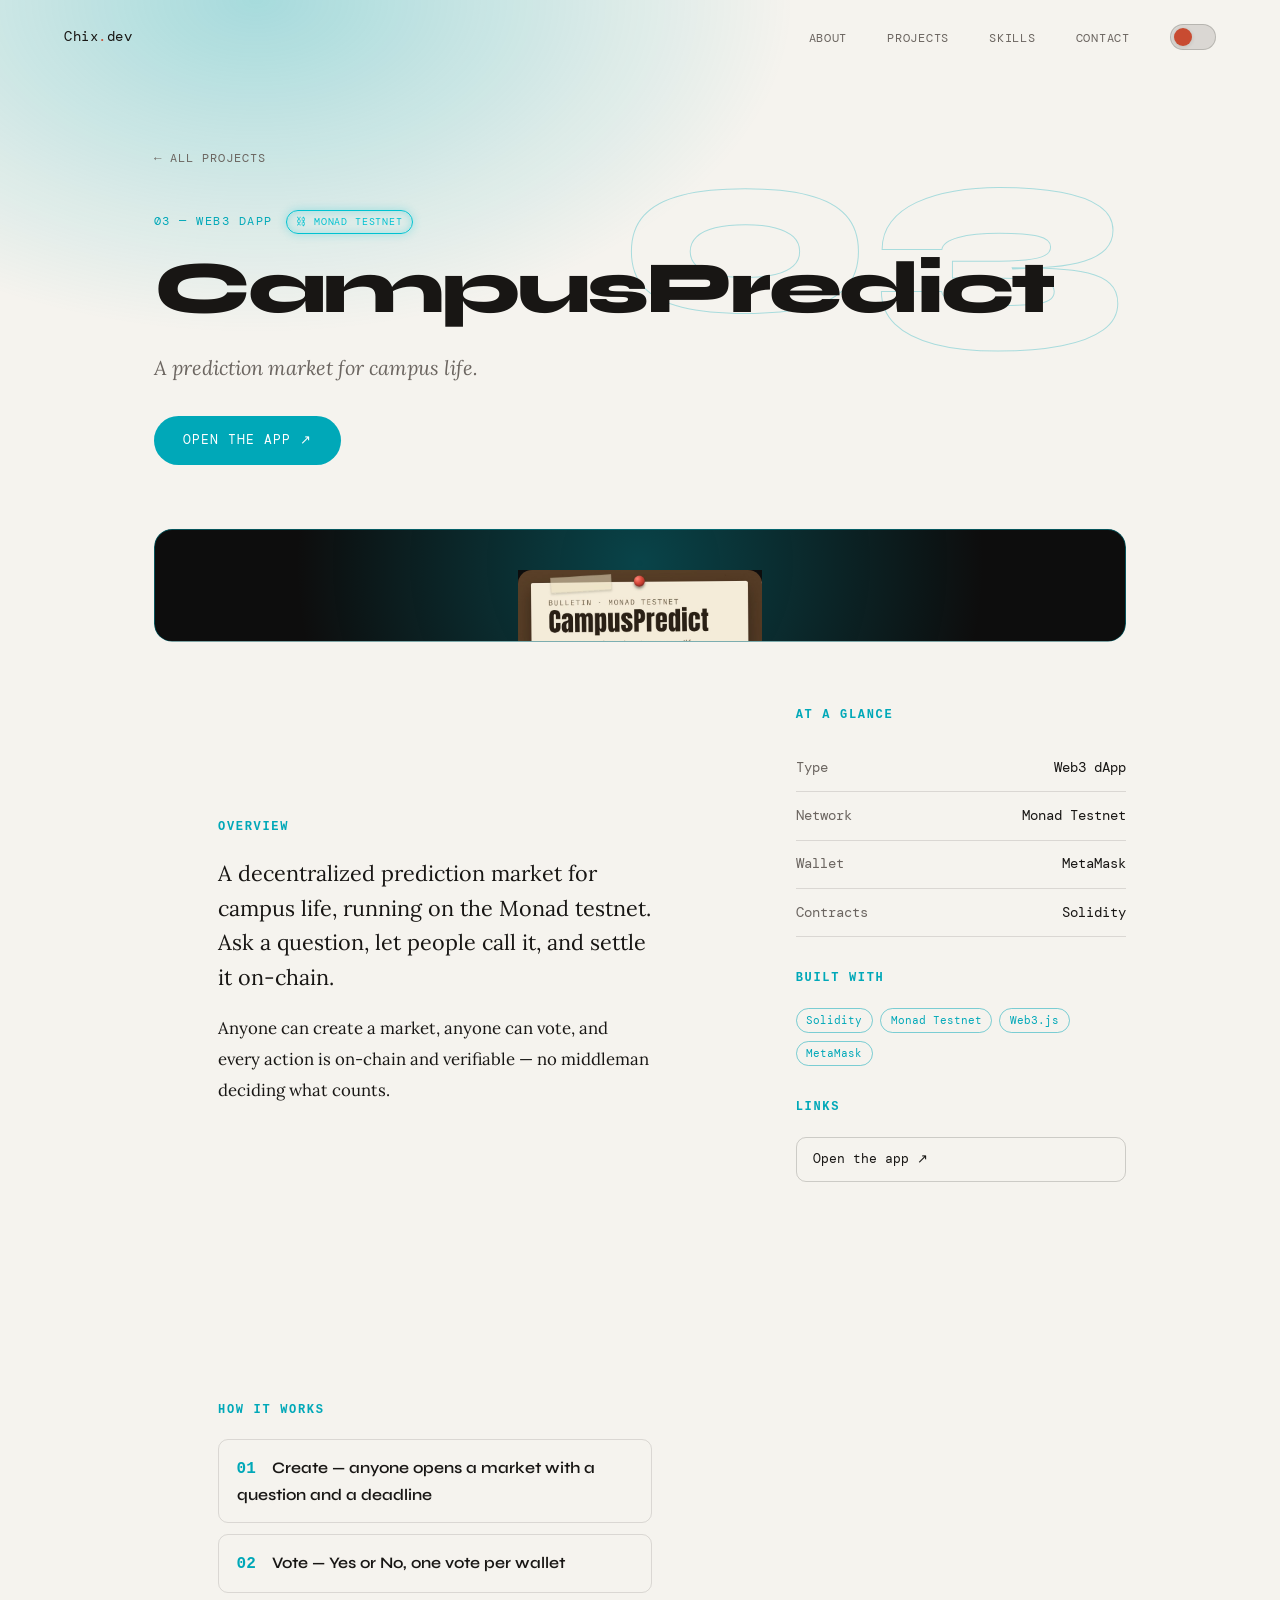
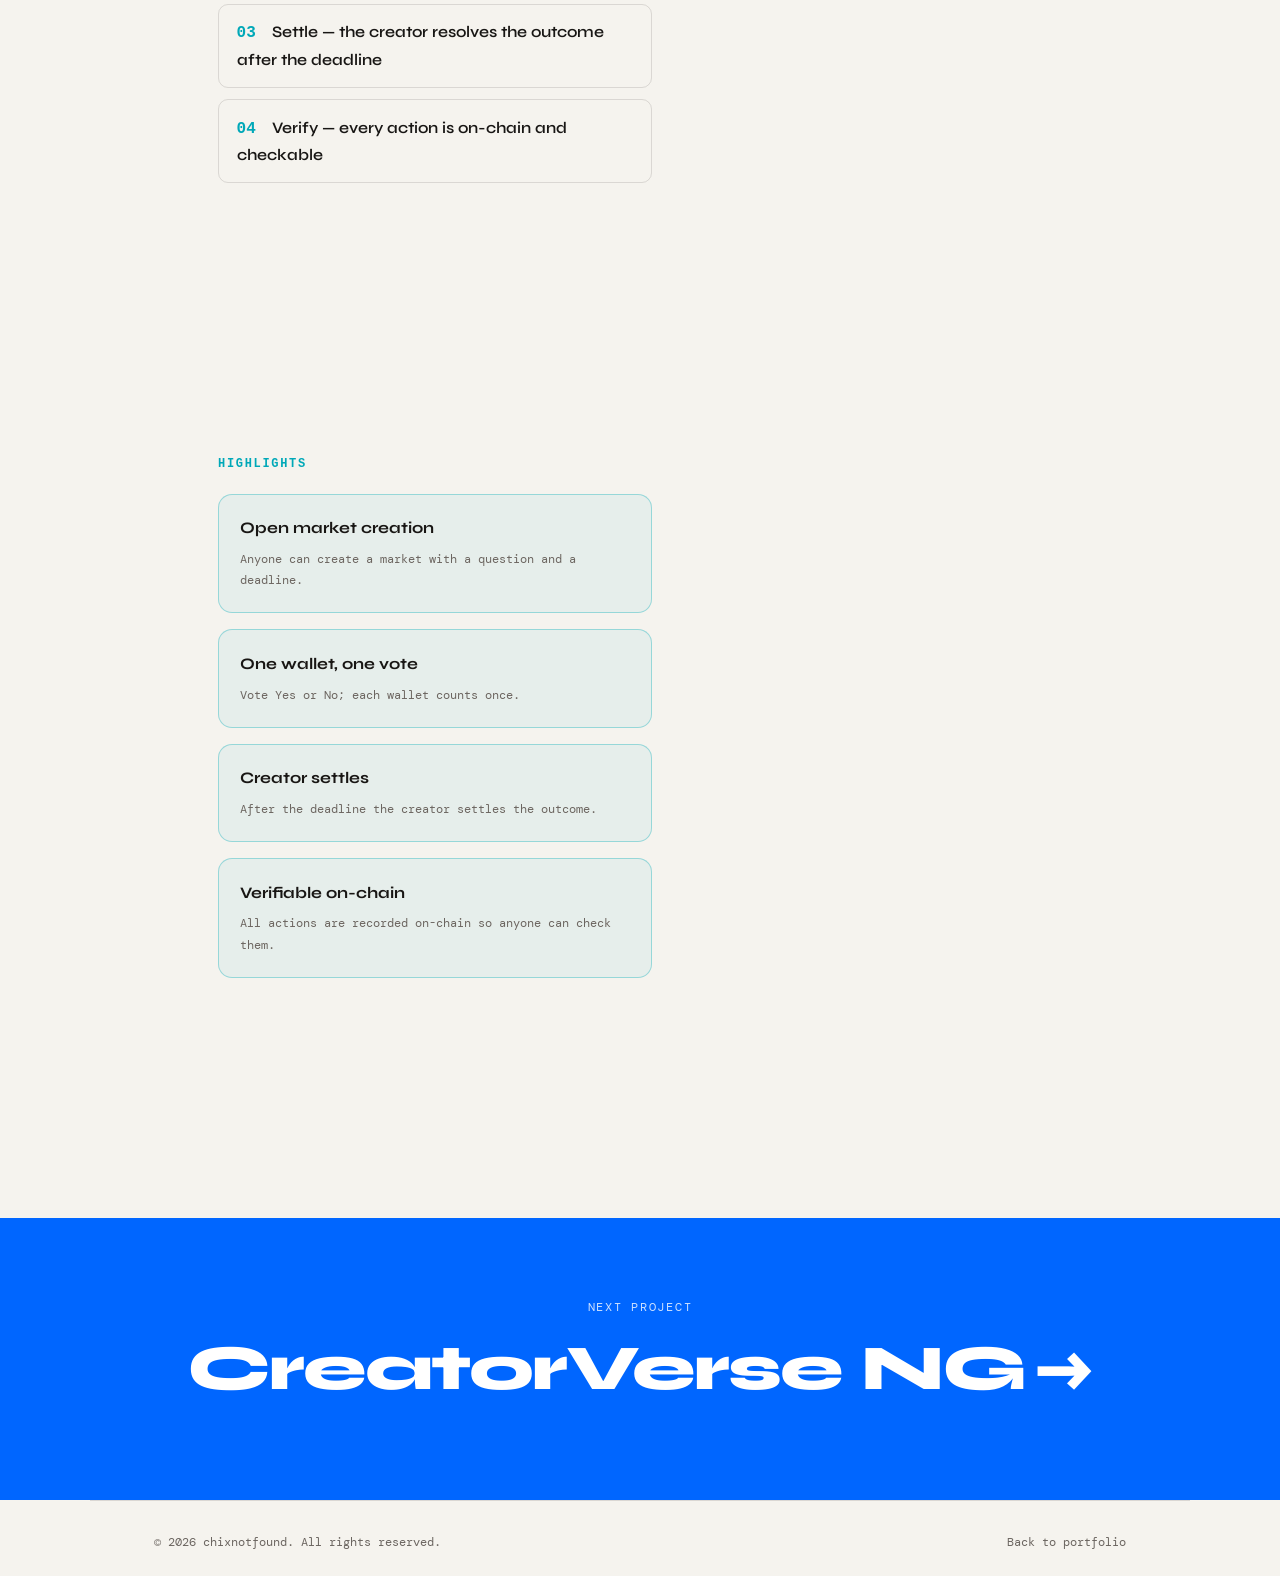
==== commit 7f61f61a: "projects/" ====
--- a/projects/campuspredict.html
+++ b/projects/campuspredict.html
@@ -16,7 +16,6 @@
 </head>
 <body class="detail" style="--c:#00A8B8">
     <div class="pt-cover" aria-hidden="true"><span>CampusPredict</span></div>
-    <div class="cursor" id="cursor"><div class="cursor-ring" id="cursorRing"></div><div class="cursor-dot" id="cursorDot"></div></div>
     <nav id="navbar" class="scrolled">
         <a href="../index.html" class="nav-logo">Chix<span>.</span>dev</a>
         <div class="nav-inner">
--- a/assets/site.css
+++ b/assets/site.css
@@ -64,7 +64,6 @@
             font-size: 16px;
             line-height: 1.6;
             -webkit-font-smoothing: antialiased;
-            cursor: none;
             transition: background-color var(--transition-theme), color var(--transition-theme);
             position: relative;
             overflow-x: hidden;
@@ -106,46 +105,6 @@
             opacity: 0.85;
         }
 
-        /* ── Custom cursor ── */
-        .cursor {
-            position: fixed;
-            top: 0;
-            left: 0;
-            z-index: 9999;
-            pointer-events: none;
-        }
-        .cursor-dot {
-            width: 8px;
-            height: 8px;
-            background: var(--accent);
-            border-radius: 50%;
-            transform: translate(-50%, -50%);
-            transition: transform 0.1s, background-color var(--transition-theme);
-        }
-        .cursor-ring {
-            width: 36px;
-            height: 36px;
-            border: 1.5px solid var(--ink);
-            border-radius: 50%;
-            transform: translate(-50%, -50%);
-            transition: transform 0.18s ease, width 0.25s ease, height 0.25s ease, border-color 0.25s ease;
-            position: absolute;
-            top: 0;
-            left: 0;
-        }
-        body:has(a:hover) .cursor-ring,
-        body:has(button:hover) .cursor-ring {
-            width: 56px;
-            height: 56px;
-            border-color: var(--accent);
-        }
-        body:has(.project-card:hover) .cursor-ring {
-            width: 64px;
-            height: 64px;
-            border-color: var(--accent);
-            mix-blend-mode: difference;
-        }
-
         /* ── Nav ── */
         nav {
             position: fixed;
@@ -214,7 +173,6 @@
             background: var(--line);
             border: 1.5px solid var(--line-strong);
             border-radius: 30px;
-            cursor: none;
             transition: background var(--transition-theme), border-color var(--transition-theme);
             flex-shrink: 0;
             outline: none;
@@ -514,7 +472,6 @@
             background: var(--bg);
             overflow: hidden;
             transition: background 0.3s ease, transform 0.35s ease, box-shadow 0.35s ease, border-color var(--transition-theme);
-            cursor: none;
         }
         .project-card:hover {
             border-color: var(--accent);
@@ -922,7 +879,6 @@
             letter-spacing: 0.1em;
             text-transform: uppercase;
             padding: 1rem;
-            cursor: none;
             transition: background 0.25s, color var(--transition-theme), transform 0.2s ease, box-shadow 0.25s;
         }
         .form-submit:hover {
@@ -1220,7 +1176,7 @@
         .cv-body strong { display: block; font-family: var(--sans); font-weight: 800; font-size: 1.5rem; letter-spacing: -.02em; color: #fff; }
         .cv-body small { font-family: var(--mono); font-size: .7rem; color: #3d8bff; letter-spacing: .12em; text-transform: uppercase; }
         .cv-body img { position: absolute; inset: 0; width: 100%; height: 100%; object-fit: cover; object-position: top; }
-        .nav-burger { display: none; width: 38px; height: 22px; padding: 0; background: none; border: 0; position: relative; cursor: none; }
+        .nav-burger { display: none; width: 38px; height: 22px; padding: 0; background: none; border: 0; position: relative; }
         .nav-burger span, .nav-burger::before, .nav-burger::after { content: ''; position: absolute; left: 7px; right: 7px; height: 1.5px; background: var(--ink); transition: transform .3s, opacity .3s, top .3s; }
         .nav-burger::before { top: 5px; } .nav-burger span { top: 10px; } .nav-burger::after { top: 15px; }
         nav.open .nav-burger::before { top: 10px; transform: rotate(45deg); }
@@ -1233,10 +1189,6 @@
             nav.open .nav-links { transform: none; }
             .cv-visual { height: 220px; }
         }
-        @media (hover: none), (pointer: coarse) {
-            body, .theme-toggle, .project-card, .form-submit, .nav-burger { cursor: auto; }
-            .cursor { display: none; }
-        }
         @media (prefers-reduced-motion: reduce) {
             *, *::before, *::after { animation-duration: .01ms !important; animation-iteration-count: 1 !important; transition-duration: .01ms !important; }
             html { scroll-behavior: auto; }
@@ -1251,7 +1203,7 @@
 .rail::-webkit-scrollbar { display: none; }
 .rail.dragging { scroll-snap-type: none; cursor: grabbing; }
 .rail.dragging .pcard { pointer-events: none; }
-.pcard { position: relative; flex: 0 0 min(84vw, 440px); scroll-snap-align: start; display: flex; flex-direction: column; overflow: hidden; text-decoration: none; color: var(--ink); border: 1px solid color-mix(in srgb, var(--c) 45%, transparent); border-radius: 18px; background: linear-gradient(165deg, color-mix(in srgb, var(--c) 16%, var(--bg)), var(--bg) 72%); transition: transform .45s cubic-bezier(.2,.8,.2,1), box-shadow .45s, border-color .3s; cursor: none; user-select: none; -webkit-user-drag: none; }
+.pcard { position: relative; flex: 0 0 min(84vw, 440px); scroll-snap-align: start; display: flex; flex-direction: column; overflow: hidden; text-decoration: none; color: var(--ink); border: 1px solid color-mix(in srgb, var(--c) 45%, transparent); border-radius: 18px; background: linear-gradient(165deg, color-mix(in srgb, var(--c) 16%, var(--bg)), var(--bg) 72%); transition: transform .45s cubic-bezier(.2,.8,.2,1), box-shadow .45s, border-color .3s; user-select: none; -webkit-user-drag: none; }
 .pcard::before { content: ''; position: absolute; inset: 0; z-index: 0; background: var(--c); clip-path: circle(0 at var(--mx, 50%) var(--my, 100%)); transition: clip-path .6s cubic-bezier(.2,.8,.2,1); }
 .pcard:hover, .pcard:focus-visible { transform: translateY(-10px); border-color: var(--c); box-shadow: 0 28px 60px color-mix(in srgb, var(--c) 40%, transparent); }
 .pcard:hover::before, .pcard:focus-visible::before { clip-path: circle(150% at var(--mx, 50%) var(--my, 100%)); }
@@ -1278,12 +1230,10 @@
 .rail-bar { flex: 1; height: 2px; background: var(--line-strong); position: relative; overflow: hidden; }
 .rail-bar span { position: absolute; inset: 0; background: var(--accent); transform-origin: 0 50%; transform: scaleX(.33); transition: transform .25s; }
 .rail-btns { display: flex; gap: .6rem; }
-.rail-btns button { width: 44px; height: 44px; border-radius: 50%; border: 1.5px solid var(--line-strong); background: transparent; color: var(--ink); font-size: 1rem; cursor: none; transition: background .2s, color .2s, border-color .2s; }
+.rail-btns button { width: 44px; height: 44px; border-radius: 50%; border: 1.5px solid var(--line-strong); background: transparent; color: var(--ink); font-size: 1rem; transition: background .2s, color .2s, border-color .2s; }
 .rail-btns button:hover { background: var(--ink); color: var(--bg); }
 .rail-hint { text-align: center; margin-top: 1.2rem; font-family: var(--mono); font-size: .72rem; letter-spacing: .12em; text-transform: uppercase; color: var(--mid); }
-@media (hover: none), (pointer: coarse) { .pcard, .rail-btns button { cursor: auto; } }
 @media (max-width: 800px) { #projects .section-header, .rail-ui { padding-inline: 1.5rem; } .rail-btns { display: none; } }
-body:has(.pcard:hover) .cursor-ring { width: 72px; height: 72px; border-color: #fff; mix-blend-mode: difference; }
 
 /* detail pages */
 body { animation: pageIn .6s ease both; } body.leaving { opacity: 0; transition: opacity .25s; }
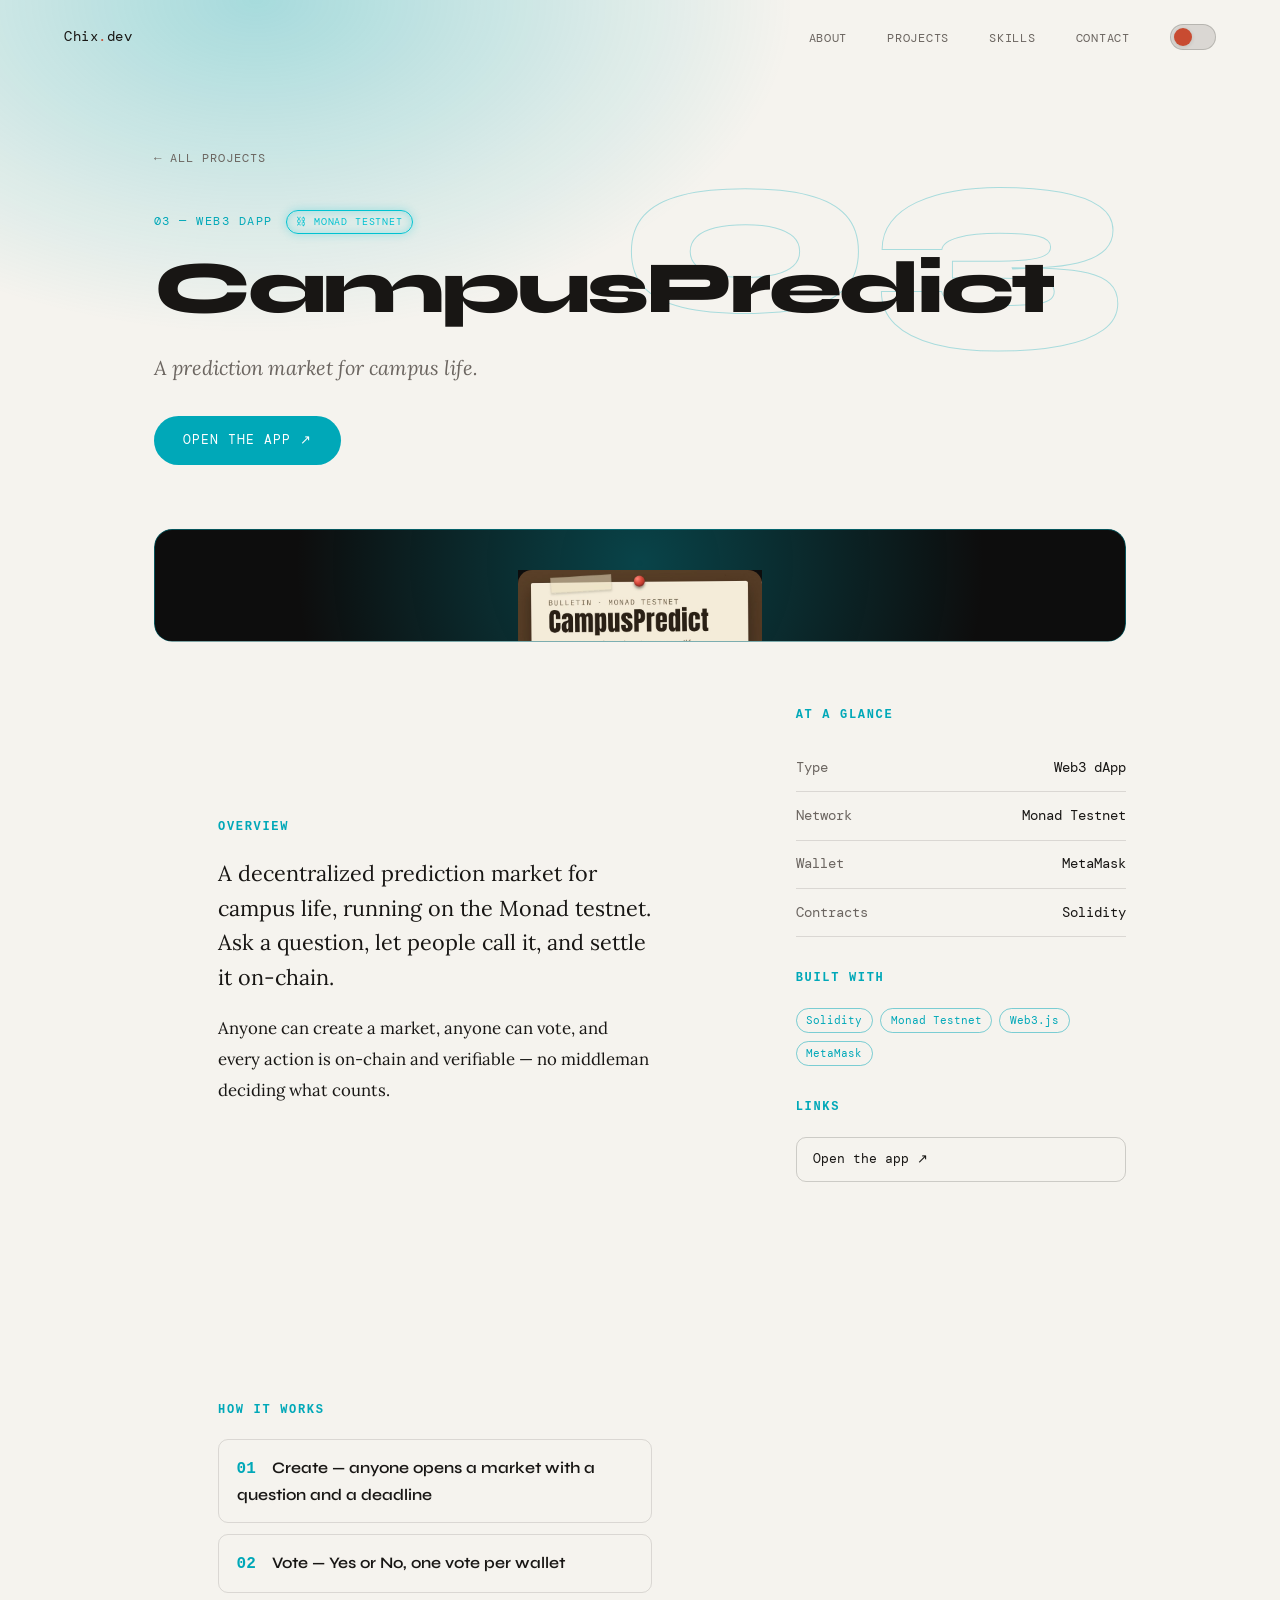
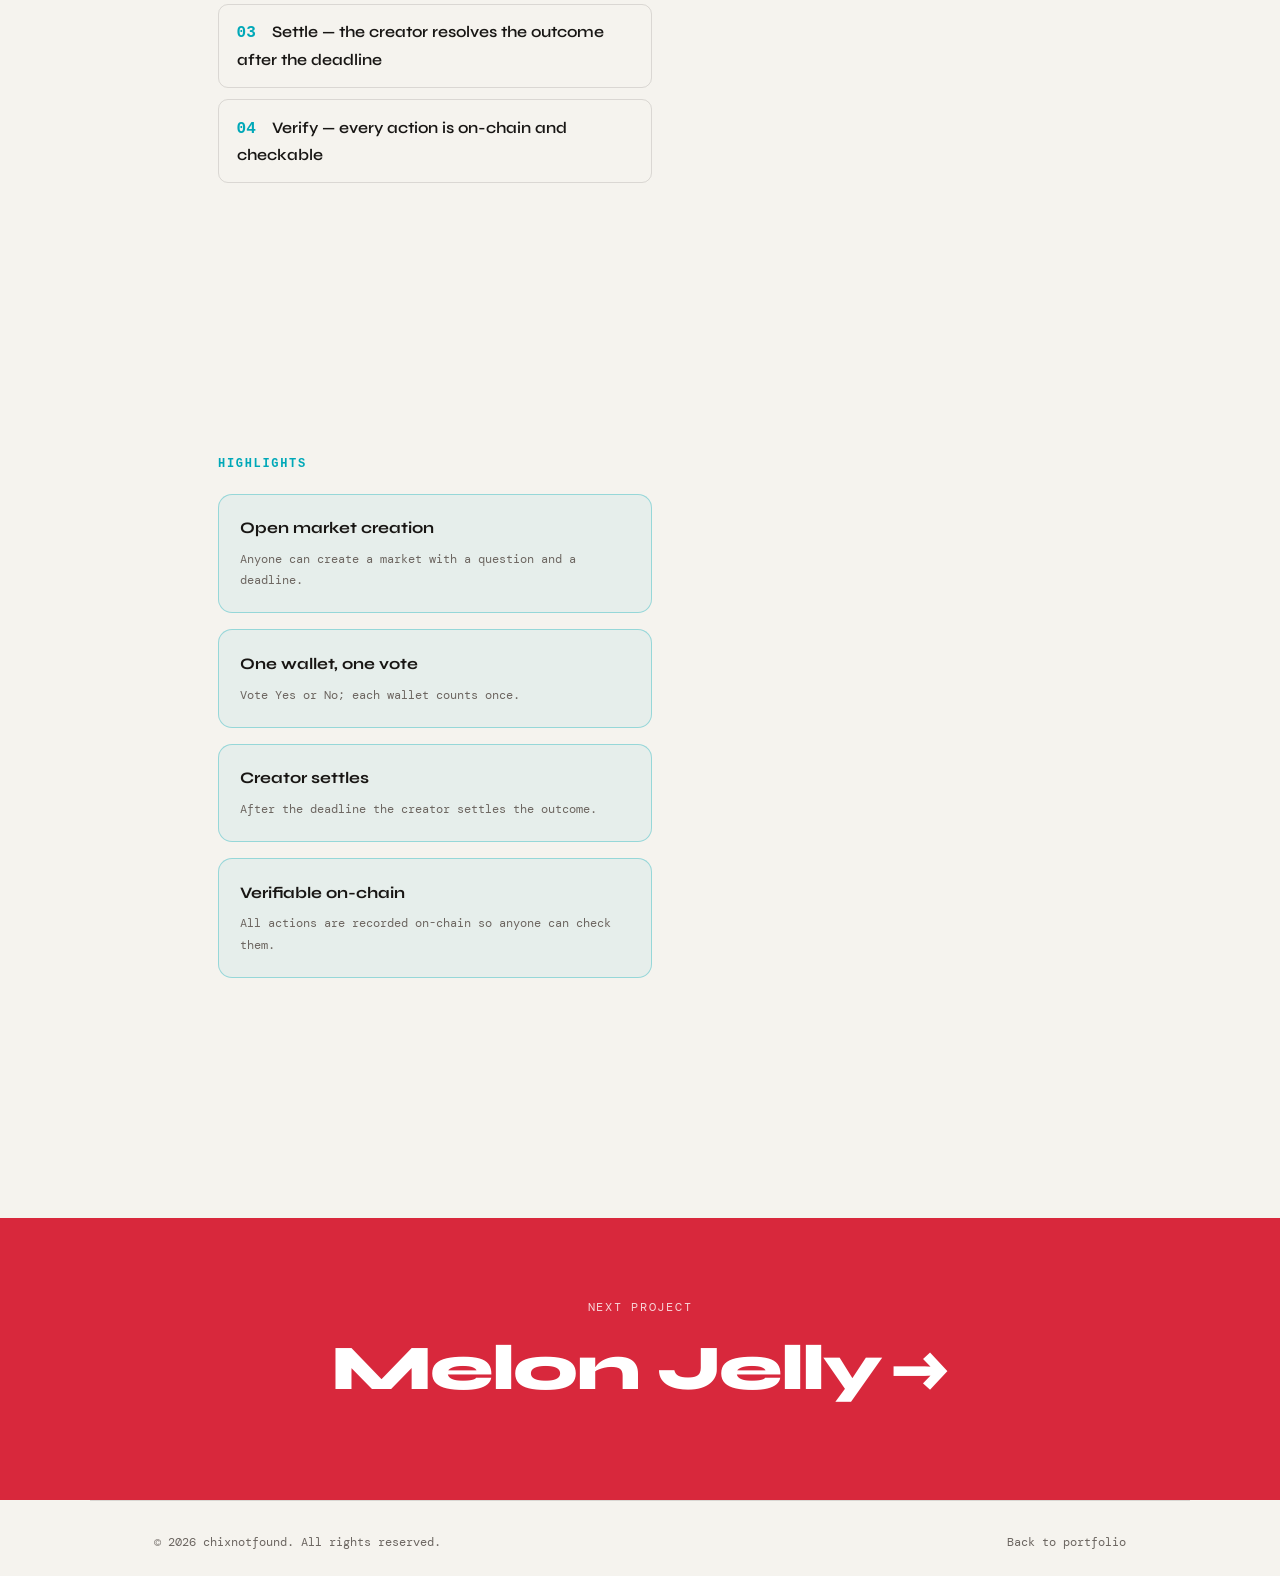
==== commit 252b4583: "v2" ====
--- a/projects/campuspredict.html
+++ b/projects/campuspredict.html
@@ -44,7 +44,7 @@
                 <h3 class="d-h small">Links</h3><div class="d-links"><a href="https://campuspredict.netlify.app" target="_blank" rel="noopener">Open the app ↗</a></div></aside>
         </div>
     </main>
-    <a class="d-next" href="creatorverse.html" style="--n:#0066FF"><span>Next project</span><strong>CreatorVerse NG <i>→</i></strong></a>
+    <a class="d-next" href="melon-jelly.html" style="--n:#D8283C"><span>Next project</span><strong>Melon Jelly <i>→</i></strong></a>
     <footer><p>© 2026 chixnotfound. All rights reserved.</p><p><a href="../index.html">Back to portfolio</a></p></footer>
     <script src="../assets/site.js" defer></script>
 </body>
